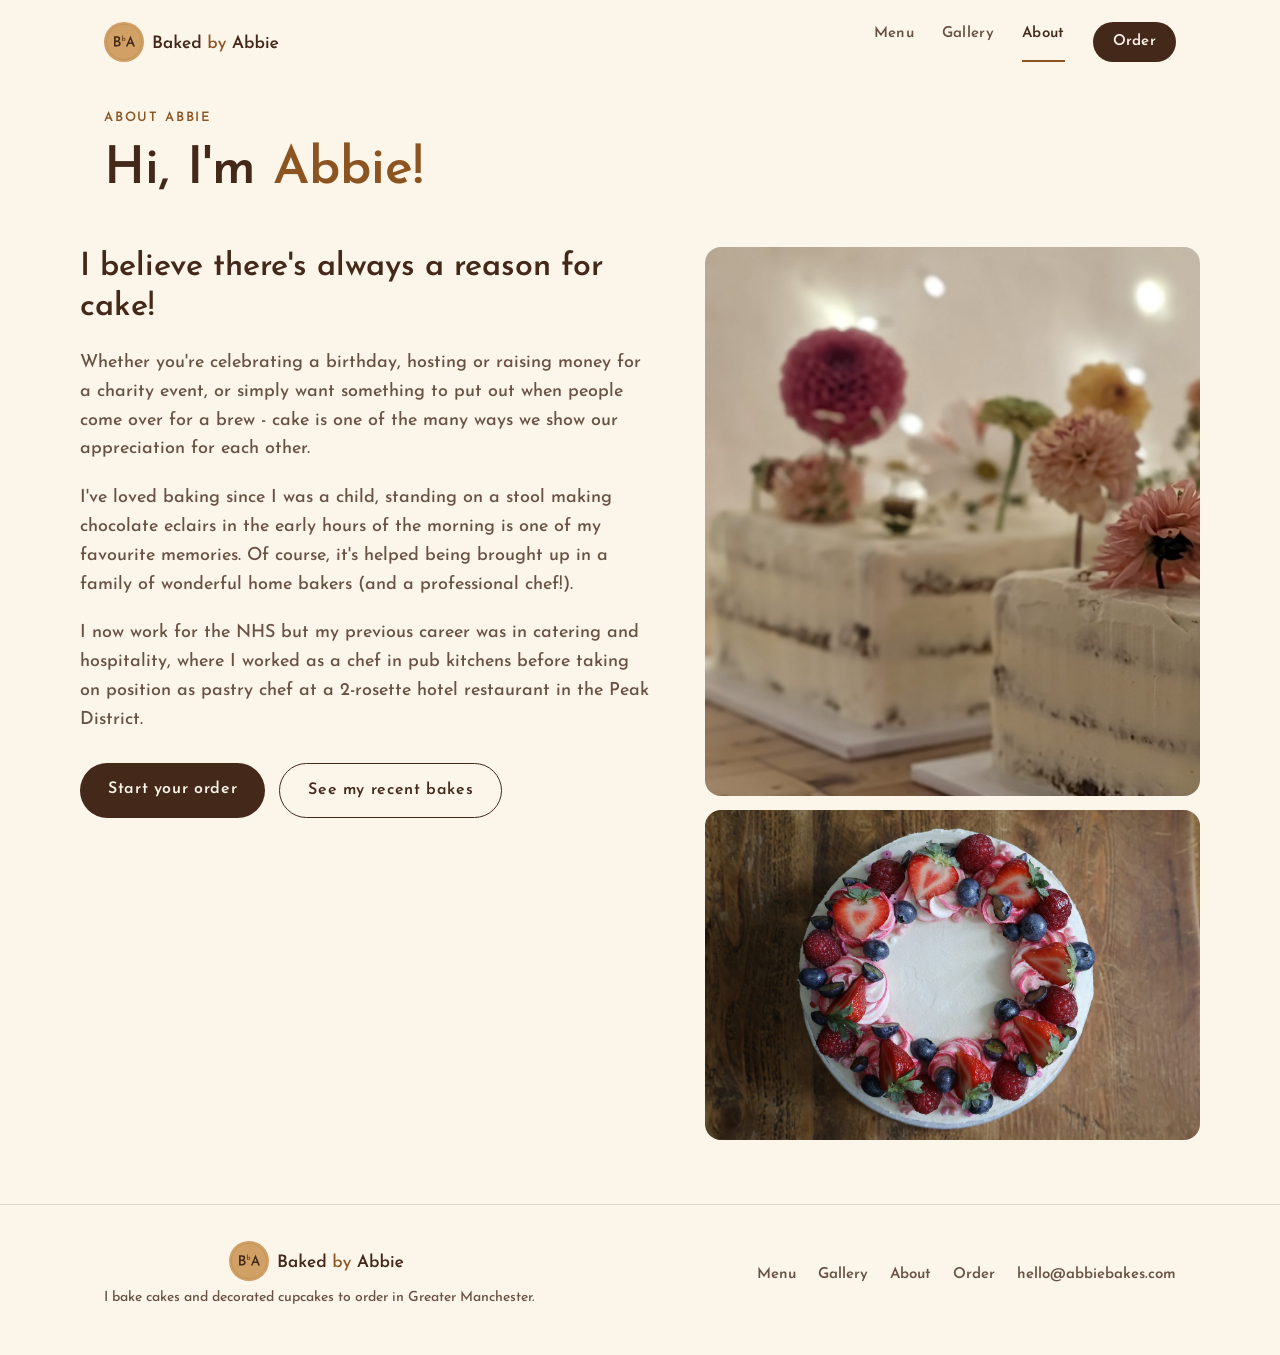
==== about.html @ a9db4216 "Add new Baked by Abbie logo to header, footer and favicon - Horizontal light lockup (outlined SVG) r" ====
<!DOCTYPE html>
<html lang="en">
<head>
<meta charset="UTF-8">
<meta name="viewport" content="width=device-width, initial-scale=1.0">
<title>About Abbie &mdash; Baked by Abbie</title>
<meta name="description" content="Hi, I'm Abbie: a home baker and former pastry chef, baking to order in Greater Manchester as Baked by Abbie.">
<link rel="icon" type="image/svg+xml" href="images/logo/baked-by-abbie_icon_light.svg">
<link rel="apple-touch-icon" href="images/logo/baked-by-abbie_icon_light.png">
<link rel="preconnect" href="https://fonts.googleapis.com">
<link rel="preconnect" href="https://fonts.gstatic.com" crossorigin>
<link href="https://fonts.googleapis.com/css2?family=Josefin+Sans:wght@500;600&display=swap" rel="stylesheet">
<link rel="stylesheet" href="css/style.css">
</head>
<body>

<header class="site">
  <div class="wrap nav-row">
    <a class="logo" href="index.html" aria-label="Baked by Abbie, home">
      <img src="images/logo/baked-by-abbie_horizontal_light.svg" alt="Baked by Abbie" width="180" height="40">
    </a>
    <nav class="links" aria-label="Main">
      <a href="menu.html">Menu</a>
      <a href="gallery.html">Gallery</a>
      <a href="about.html" aria-current="page">About</a>
      <a href="order.html" class="nav-cta">Order</a>
    </nav>
  </div>
</header>

<main id="top">

  <section class="page-hero">
    <div class="wrap">
      <p class="eyebrow">About Abbie</p>
      <h1>Hi, I'm <em>Abbie!</em></h1>
    </div>
  </section>

  <section>
    <div class="wrap about-grid">
      <div class="about-copy">
        <p class="pull">I believe there's always a reason for cake!</p>
        <p>Whether you're celebrating a birthday, hosting or raising money for a charity event, or simply want something to put out when people come over for a brew - cake is one of the many ways we show our appreciation for each other.</p>
        <p>I've loved baking since I was a child, standing on a stool making chocolate eclairs in the early hours of the morning is one of my favourite memories. Of course, it's helped being brought up in a family of wonderful home bakers (and a professional chef!).</p>
        <p>I now work for the NHS but my previous career was in catering and hospitality, where I worked as a chef in pub kitchens before taking on position as pastry chef at a 2-rosette hotel restaurant in the Peak District.</p>
        <div class="cta-row" style="margin-top:28px;">
          <a class="btn btn-primary" href="order.html">Start your order</a>
          <a class="btn btn-ghost" href="gallery.html">See my recent bakes</a>
        </div>
      </div>
      <div class="about-photos">
        <img src="images/flower-cakes.jpg" width="1262" height="1400" alt="Two semi-naked sponge cakes topped with fresh dahlias and cosmos flowers" loading="lazy" decoding="async">
        <img src="images/berry-cake-top.jpg" width="1600" height="1067" alt="Overhead view of a cake topped with a ring of strawberries, raspberries, blueberries and pink piped buttercream" loading="lazy" decoding="async">
      </div>
    </div>
  </section>

</main>

<footer class="site">
  <div class="wrap footer-row">
    <div class="footer-brand">
      <img class="footer-logo" src="images/logo/baked-by-abbie_horizontal_light.svg" alt="Baked by Abbie" width="180" height="40">
      <p>I bake cakes and decorated cupcakes to order in Greater Manchester.</p>
    </div>
    <nav class="footer-links" aria-label="Footer">
      <a href="menu.html">Menu</a>
      <a href="gallery.html">Gallery</a>
      <a href="about.html">About</a>
      <a href="order.html">Order</a>
      <a href="mailto:hello@abbiebakes.com">hello@abbiebakes.com</a>
    </nav>
  </div>
</footer>

</body>
</html>
---- css/style.css ----
/* =========================================================
   Baked by Abbie — site stylesheet
   Built on the Baked by Abbie design system:
   five brand colours, Josefin Sans (500 / 600), circles as the
   signature shape, rounded rectangles from the radius scale,
   no gradients, no decorative shadows.
========================================================= */

:root{
    /* Brand palette (design system) */
    --cream:#FBF5EA;      /* light ground, text on chocolate */
    --caramel:#D0A064;    /* fills and blocks; text on chocolate only */
    --chocolate:#44291A;  /* text, dark ground */
    --toffee:#8C5420;     /* accent text on cream or cream-deep */
    --cocoa:#5E3515;      /* reserved for the monogram's raised "b" */

    /* Tints derived from the palette (mixed into cream) */
    --cream-deep:#F5E9D7;     /* caramel 14% on cream: panels, cards */
    --caramel-soft:#EBD5B7;   /* caramel 38% on cream: soft colour blocks */

    /* Roles */
    --ink:var(--chocolate);
    --ink-soft:#695244;       /* chocolate 80% on cream: 6.7:1 on cream */
    --accent:var(--toffee);
    --line:rgba(68,41,26,0.14);

    /* Radius scale */
    --radius-sm:10px;
    --radius-md:16px;
    --radius:20px;
    --radius-lg:28px;
    --radius-pill:100px;

    --font:'Josefin Sans', system-ui, sans-serif;
  }

  *{box-sizing:border-box;}
  html{scroll-behavior:smooth;}
  body{
    margin:0;
    background:var(--cream);
    color:var(--ink);
    font-family:var(--font);
    font-weight:500;
    font-size:17px;          /* Josefin is light and wide-set: body 17px minimum */
    line-height:1.6;
    -webkit-font-smoothing:antialiased;
  }
  img{max-width:100%;height:auto;display:block;}

  h1,h2,h3{
    font-family:var(--font);
    font-weight:600;
    line-height:1.12;
    margin:0;
    color:var(--ink);
  }
  em{ font-style:normal; }   /* only upright weights are loaded; emphasis is colour */
  h1 em, h2 em{ color:var(--accent); font-weight:600; }

  .eyebrow{
    font-family:var(--font);
    font-size:13px;
    font-weight:600;
    letter-spacing:.14em;
    text-transform:uppercase;
    color:var(--accent);
    margin:0 0 12px;
  }

  .wrap{
    max-width:1120px;
    margin:0 auto;
    padding:0 24px;
  }

  a{color:inherit;}
  :focus-visible{ outline:2px solid var(--accent); outline-offset:3px; }

  /* ---------- NAV ---------- */
  header.site{
    padding:22px 0 18px;
    position:relative;
    z-index:20;
  }
  .nav-row{
    display:flex;
    align-items:center;
    justify-content:space-between;
    gap:16px;
    flex-wrap:wrap;
  }
  .logo{
    display:flex;
    align-items:center;
    gap:10px;
    text-decoration:none;
  }
  /* Horizontal lockup: monogram circle stays >= 32px (system minimum) */
  .logo img,
  .footer-logo{
    height:40px;
    width:auto;
    display:block;
  }

  nav.links{
    display:flex;
    gap:28px;
    font-size:15px;
    font-weight:600;
    letter-spacing:.02em;
  }
  nav.links a{
    text-decoration:none;
    color:var(--ink-soft);
    padding-bottom:3px;
    border-bottom:2px solid transparent;
    transition:border-color .15s ease, color .15s ease;
  }
  nav.links a:hover{ color:var(--ink); border-color:var(--accent); }
  nav.links a[aria-current="page"]{ color:var(--ink); border-color:var(--accent); }
  nav.links a.nav-cta{
    background:var(--chocolate);
    color:var(--cream);
    padding:8px 20px;
    border-bottom:none;
    border-radius:var(--radius-pill);
  }
  nav.links a.nav-cta:hover{ background:var(--toffee); color:var(--cream); }
  nav.links a.nav-cta[aria-current="page"]{ background:var(--toffee); color:var(--cream); }

  /* ---------- SCALLOP DIVIDER (retired) ----------
     The brand's only signature shape is the circle, so the old
     piped-edge divider is hidden. Remove the <svg class="scallop">
     elements from the HTML when convenient. */
  .scallop{ display:none; }

  /* ---------- HERO ---------- */
  .hero{
    padding:28px 0 64px;
  }
  .hero-grid{
    display:grid;
    grid-template-columns:1.05fr 1fr;
    gap:56px;
    align-items:center;
  }
  .hero h1{
    font-size:clamp(38px, 5.6vw, 62px);
    letter-spacing:-0.005em;
  }
  .hero p.lede{
    font-size:19px;
    color:var(--ink-soft);
    max-width:44ch;
    margin:20px 0 28px;
  }
  .cta-row{
    display:flex;
    gap:14px;
    flex-wrap:wrap;
  }
  .btn{
    display:inline-block;
    font-family:var(--font);
    font-weight:600;
    font-size:16px;
    letter-spacing:.04em;
    text-decoration:none;
    padding:14px 28px;
    border-radius:var(--radius-pill);
    transition:transform .15s ease, background .15s ease, color .15s ease;
  }
  .btn-primary{
    background:var(--chocolate);
    color:var(--cream);
  }
  .btn-primary:hover{ transform:translateY(-2px); background:var(--toffee); }
  .btn-ghost{
    background:transparent;
    color:var(--ink);
    border:1.5px solid var(--ink);
  }
  .btn-ghost:hover{ transform:translateY(-2px); background:var(--cream-deep); }

  .hero-photo{
    position:relative;
    border-radius:var(--radius);
    overflow:hidden;
    background:var(--caramel-soft);
    aspect-ratio:1/1;
  }
  .hero-photo img{
    width:100%;height:100%;object-fit:cover;object-position:48% center;
  }
  .hero-photo .tag{
    position:absolute;
    left:16px;
    bottom:16px;
    background:var(--cream);
    padding:8px 16px;
    border-radius:var(--radius-pill);
    font-size:13px;
    font-weight:600;
    letter-spacing:.08em;
    text-transform:uppercase;
    color:var(--ink);
  }

  /* ---------- MENU ---------- */
  section.menu{ padding:48px 0 60px; }
  .menu-head{ margin-bottom:34px; }
  .menu-head h2{ font-size:clamp(28px,3.8vw,38px); }
  .menu-head p{ color:var(--ink-soft); margin-top:12px; max-width:50ch; }
  .menu-head p.eyebrow{ color:var(--accent); margin:0 0 12px; max-width:none; }
  .menu-head p a{ color:var(--accent); font-weight:600; }
  .price-card{ max-width:520px; margin-bottom:8px; }
  .small-print{ font-size:14px; color:var(--ink-soft); margin:22px 0 0; max-width:62ch; }
  section.allergens{ padding:0 0 40px; }
  .note-panel{
    background:var(--cream-deep);
    border:1px solid var(--line);
    border-radius:var(--radius-md);
    padding:26px 28px;
  }
  .note-panel h3{ font-size:21px; margin-bottom:8px; }
  .note-panel p{ margin:0; color:var(--ink-soft); font-size:15.5px; max-width:70ch; }

  .menu-grid{
    display:grid;
    grid-template-columns:1fr 1fr;
    gap:22px;
  }
  .menu-card{
    background:var(--cream-deep);
    border-radius:var(--radius);
    padding:30px 28px;
    border:1px solid var(--line);
  }
  .menu-card .card-eyebrow{
    display:inline-block;
    font-size:13px;
    font-weight:600;
    letter-spacing:.1em;
    text-transform:uppercase;
    padding:5px 14px;
    border-radius:var(--radius-pill);
    margin-bottom:16px;
  }
  .menu-card.cakes .card-eyebrow{ background:var(--caramel); color:var(--chocolate); }
  .menu-card.cupcakes .card-eyebrow{ background:var(--chocolate); color:var(--cream); }
  .menu-card h3{ font-size:24px; margin-bottom:4px;}
  .menu-card .sub{ color:var(--ink-soft); font-size:15px; margin-bottom:22px;}

  .price-line{
    display:flex;
    justify-content:space-between;
    align-items:baseline;
    gap:12px;
    padding:14px 0;
    border-top:1px solid var(--line);
  }
  .price-line:first-of-type{ border-top:none; }
  .price-line .name{ font-weight:600; font-size:17px; }
  .price-line .name span{
    display:block; font-weight:500; color:var(--ink-soft); font-size:14px; margin-top:2px;
  }
  .price-line .amount{
    font-family:var(--font); font-weight:600; font-size:20px; white-space:nowrap;
  }

  .note{
    margin-top:22px;
    padding-top:18px;
    border-top:1px dashed var(--line);
    font-size:14px;
    color:var(--ink-soft);
  }

  /* ---------- FLAVOURS ---------- */
  section.flavours{ padding:44px 0 60px; }
  .flavour-grid{
    display:grid;
    grid-template-columns:repeat(3,1fr);
    gap:20px;
    margin-top:30px;
  }
  .flavour-card{
    border-radius:var(--radius-md);
    padding:26px 22px;
    min-height:200px;
    display:flex;
    flex-direction:column;
    justify-content:space-between;
  }
  .flavour-card.f1{ background:var(--caramel-soft); }
  .flavour-card.f2{ background:var(--cream-deep); border:1px solid var(--line); }
  .flavour-card.f3{ background:var(--caramel); }
  .flavour-card.f4{ background:var(--chocolate); }
  .flavour-card.f5{ background:var(--caramel-soft); }
  .flavour-card.f4 .flavour-name,
  .flavour-card.f4 .flavour-desc{ color:var(--cream); }
  .flavour-name{
    font-size:25px;
    line-height:1.15;
    margin:0;
  }
  .flavour-desc{
    font-family:var(--font);
    font-weight:500;
    font-size:16px;
    line-height:1.45;
    color:var(--chocolate);
    margin:26px 0 0;
  }

  /* ---------- INNER PAGE HEADERS ---------- */
  .page-hero{ padding:28px 0 36px; }
  .page-hero h1{ font-size:clamp(34px,5vw,52px); }
  .page-hero p.lede{ font-size:18px; color:var(--ink-soft); max-width:52ch; margin:16px 0 0; }

  /* ---------- GALLERY (full page: masonry, any number of photos) ---------- */
  .masonry{
    column-count:3;
    column-gap:14px;
    padding:8px 0 64px;
  }
  .masonry figure{
    margin:0 0 14px;
    break-inside:avoid;
  }
  .masonry img{
    width:100%;
    height:auto;
    display:block;
    border-radius:var(--radius-sm);
    background:var(--cream-deep);
  }

  /* ---------- HOME: highlights, gallery teaser, about teaser ---------- */
  section.highlights{ padding:48px 0 56px; }
  .highlight-grid{
    display:grid;
    grid-template-columns:repeat(2,1fr);
    gap:20px;
    margin-top:30px;
  }
  a.highlight{
    display:flex;
    flex-direction:column;
    justify-content:space-between;
    min-height:220px;
    padding:26px 24px;
    border-radius:var(--radius-md);
    text-decoration:none;
    transition:transform .15s ease;
  }
  a.highlight:hover{ transform:translateY(-3px); }
  a.highlight.hl-cakes{ background:var(--caramel); }
  a.highlight.hl-cupcakes{ background:var(--chocolate); }
  .highlight .hl-tag{
    font-family:var(--font);
    font-weight:500;
    font-size:15px;
    letter-spacing:.04em;
    color:var(--chocolate);
  }
  .highlight h3{ font-size:23px; margin:26px 0 8px; }
  .highlight p{ margin:0; font-size:16px; color:var(--chocolate); }
  .highlight .hl-link{ margin-top:18px; font-weight:600; font-size:15px; }
  a.highlight.hl-cupcakes .hl-tag,
  a.highlight.hl-cupcakes h3,
  a.highlight.hl-cupcakes p{ color:var(--cream); }

  section.teaser{ padding:20px 0 56px; }
  .teaser-grid{
    display:grid;
    grid-template-columns:repeat(4,1fr);
    gap:12px;
    margin-top:30px;
  }
  .teaser-grid a{
    display:block;
    aspect-ratio:4/5;
    border-radius:var(--radius-sm);
    overflow:hidden;
    background:var(--cream-deep);
  }
  .teaser-grid img{
    width:100%; height:100%; object-fit:cover;
    transition:transform .3s ease;
  }
  .teaser-grid a:hover img{ transform:scale(1.04); }
  .section-link{
    display:inline-block;
    margin-top:24px;
    font-weight:600;
    font-size:16px;
    letter-spacing:.02em;
    color:var(--accent);
    text-decoration:none;
    border-bottom:2px solid currentColor;
    padding-bottom:2px;
  }
  .section-link:hover{ color:var(--ink); }

  section.about-teaser{ padding:20px 0 64px; }
  .about-teaser-grid{
    display:grid;
    grid-template-columns:1fr 1.1fr;
    gap:44px;
    align-items:center;
    background:var(--caramel);
    border-radius:var(--radius-lg);
    padding:44px;
  }
  .about-teaser-grid img{
    width:100%;
    aspect-ratio:1/1;
    object-fit:cover;
    border-radius:var(--radius-md);
  }
  .about-teaser-grid h2{ font-size:clamp(26px,3.4vw,34px); margin-bottom:14px; }
  .about-teaser-grid p{ color:var(--chocolate); max-width:46ch; margin:0 0 14px; }
  /* toffee text does not reach 4.5:1 on caramel, so go chocolate here */
  .about-teaser-grid .eyebrow,
  .about-teaser-grid .section-link{ color:var(--chocolate); }
  .about-teaser-grid .section-link:hover{ color:var(--cocoa); }

  /* ---------- ABOUT PAGE ---------- */
  .about-grid{
    display:grid;
    grid-template-columns:1.15fr 1fr;
    gap:56px;
    align-items:start;
    padding:12px 0 64px;
  }
  .about-copy p{
    font-size:18px;
    color:var(--ink-soft);
    max-width:56ch;
    margin:0 0 20px;
  }
  .about-copy p.pull{
    font-family:var(--font);
    font-weight:600;
    font-size:clamp(24px,3vw,32px);
    line-height:1.25;
    color:var(--ink);
    margin-bottom:22px;
  }
  .about-photos{ display:grid; gap:14px; }
  .about-photos img{ width:100%; height:auto; border-radius:var(--radius-md); }

  /* ---------- CTA / FOOTER ---------- */
  section.cta-block{ padding:16px 0 70px; }
  .cta-panel{
    background:var(--chocolate);
    color:var(--cream);
    border-radius:var(--radius-lg);
    padding:56px 44px;
    text-align:center;
  }
  .cta-panel h2{
    color:var(--cream);
    font-size:clamp(28px,4.2vw,40px);
    max-width:18ch;
    margin:0 auto 16px;
  }
  .cta-panel p{
    color:rgba(251,245,234,.82);
    max-width:44ch;
    margin:0 auto 28px;
    font-size:17px;
  }
  .cta-panel .btn-primary{
    background:var(--caramel);
    color:var(--chocolate);
  }
  .cta-panel .btn-primary:hover{ background:var(--cream); }
  .cta-panel .btn-ghost{
    border-color:rgba(251,245,234,.5);
    color:var(--cream);
  }
  .cta-panel .btn-ghost:hover{ background:rgba(251,245,234,.1); }

  footer.site{
    padding:36px 0 46px;
    border-top:1px solid var(--line);
  }
  .footer-row{
    display:flex;
    justify-content:space-between;
    align-items:center;
    flex-wrap:wrap;
    gap:14px;
  }
  footer.site p{
    color:var(--ink-soft);
    font-size:14px;
    margin:0;
  }
  .footer-links{
    display:flex;
    flex-wrap:wrap;
    gap:8px 22px;
    font-size:15px;
    font-weight:600;
  }
  .footer-links a{ color:var(--ink-soft); text-decoration:none; }
  .footer-links a:hover{ color:var(--ink); text-decoration:underline; }
  .footer-brand{ display:flex; flex-direction:column; gap:6px; }

  /* ---------- RESPONSIVE ---------- */
  @media (max-width:880px){
    .logo img{ height:36px; }
    .hero-grid{grid-template-columns:1fr; gap:34px;}
    .hero-photo{order:-1; aspect-ratio:16/11;}
    .menu-grid{grid-template-columns:1fr;}
    .flavour-grid{grid-template-columns:1fr; }
    .masonry{column-count:2;}
    .highlight-grid{grid-template-columns:1fr;}
    a.highlight{min-height:0;}
    .teaser-grid{grid-template-columns:repeat(2,1fr);}
    .about-teaser-grid{grid-template-columns:1fr; padding:28px; border-radius:var(--radius);}
    .about-teaser-grid img{order:-1; aspect-ratio:16/11;}
    .about-grid{grid-template-columns:1fr; gap:34px;}
    .about-photos{order:-1;}
    nav.links{gap:16px; font-size:14px; align-items:center;}
    .cta-panel{padding:40px 22px;}
  }

  @media (prefers-reduced-motion:reduce){
    html{scroll-behavior:auto;}
    *{transition:none !important;}
  }

  /* =========================================================
     ORDER FORM — guided steps
  ========================================================= */

  .order-hero{ padding:28px 0 8px; }
  .order-hero h1{ font-size:clamp(32px,4.6vw,46px); }
  .order-hero p.lede{ font-size:18px; color:var(--ink-soft); max-width:52ch; margin:16px 0 0; }

  .wizard{ padding:36px 0 90px; }
  .wizard-panel{
    background:var(--cream-deep);
    border:1px solid var(--line);
    border-radius:var(--radius);
    padding:36px 30px 30px;
    max-width:720px;
    margin:0 auto;
  }

  .progress{
    display:flex; align-items:center; justify-content:center; gap:10px;
    margin-bottom:30px;
  }
  .progress .dotstep{
    width:10px;height:10px;border-radius:50%;
    background:var(--line);
    transition:background .2s ease, transform .2s ease;
  }
  .progress .dotstep.active{ background:var(--toffee); transform:scale(1.25); }
  .progress .dotstep.done{ background:var(--caramel); }

  .step{ display:none; }
  .step.visible{ display:block; animation:fadein .25s ease; }
  @keyframes fadein{ from{opacity:0; transform:translateY(6px);} to{opacity:1; transform:translateY(0);} }

  .step-eyebrow{
    font-size:13px; font-weight:600; letter-spacing:.12em; text-transform:uppercase;
    color:var(--accent); margin:0 0 6px;
  }
  .step h2{ font-size:25px; margin-bottom:6px; }
  .step .step-sub{ color:var(--ink-soft); font-size:16px; margin:0 0 26px; }

  fieldset{ border:none; margin:0; padding:0; }
  legend{ padding:0; }

  .field{ margin-bottom:22px; }
  .field label.field-label{ display:block; font-weight:600; font-size:15px; margin-bottom:9px; }
  .field .hint{ color:var(--ink-soft); font-size:13.5px; margin-top:7px; }

  .field input[type="text"],
  .field input[type="email"],
  .field input[type="tel"],
  .field input[type="date"],
  .field input[type="number"],
  .field textarea{
    width:100%;
    font-family:var(--font);
    font-weight:500;
    font-size:17px;
    padding:12px 14px;
    border-radius:var(--radius-sm);
    border:1.5px solid var(--line);
    background:var(--cream);
    color:var(--ink);
  }
  .field input:focus,
  .field textarea:focus{ outline:none; border-color:var(--toffee); }
  .field textarea{ min-height:90px; resize:vertical; font-family:var(--font); }

  .tile-group{ display:grid; grid-template-columns:repeat(2,1fr); gap:12px; }
  .email-cta{ font-size:15px; color:var(--ink-soft); margin:18px 0 8px; }
  .email-cta a{ color:var(--accent); font-weight:600; }
  .tile{ position:relative; cursor:pointer; display:block; }
  .tile input{ position:absolute; opacity:0; width:1px; height:1px; }
  .tile .tile-card{
    display:block;
    width:100%;
    border:1.5px solid var(--line);
    border-radius:var(--radius-md);
    padding:20px 14px;
    text-align:center;
    background:transparent;
    transition:border-color .15s ease, background .15s ease, transform .15s ease;
  }
  .tile:hover .tile-card{ border-color:var(--caramel); }
  /* circle marks: solid brand fills, no gradients */
  .tile .tile-card .mark{ width:30px; height:30px; margin:0 auto 10px; border-radius:50%; }
  .tile .m1{ background:var(--caramel); }
  .tile .m2{ background:var(--chocolate); }
  .tile .m3{ background:var(--toffee); }
  .tile .tile-card .tile-label{ font-weight:600; font-size:16px; }
  .tile input:checked + .tile-card{
    border-color:var(--toffee); background:var(--cream); transform:translateY(-2px);
  }
  .tile input:focus-visible + .tile-card{ outline:2px solid var(--toffee); outline-offset:2px; }

  .pill-group{ display:flex; flex-wrap:wrap; gap:10px; }
  .pill{ position:relative; cursor:pointer; }
  .pill input{ position:absolute; opacity:0; width:1px; height:1px; }
  .pill .pill-face{
    display:inline-block; padding:10px 18px; border-radius:var(--radius-pill);
    border:1.5px solid var(--line); background:var(--cream);
    font-size:15px; font-weight:600;
    transition:border-color .15s ease, background .15s ease, color .15s ease;
  }
  .pill:hover .pill-face{ border-color:var(--caramel); }
  .pill input:checked + .pill-face{ border-color:var(--toffee); background:var(--toffee); color:var(--cream); }
  .pill input:focus-visible + .pill-face{ outline:2px solid var(--toffee); outline-offset:2px; }

  .conditional{ display:none; margin-top:14px; }
  .conditional.visible{ display:block; }

  .product-section{ display:none; }
  .product-section.visible{ display:block; animation:fadein .2s ease; }

  .step-nav{
    display:flex; justify-content:space-between; align-items:center;
    margin-top:8px; padding-top:20px; border-top:1px solid var(--line);
  }
  .step-nav .spacer{ flex:1; }

  .btn-plain{
    background:transparent; border:none;
    font-family:var(--font); font-weight:600; font-size:16px;
    color:var(--ink-soft); cursor:pointer; padding:12px 6px;
  }
  .btn-plain:hover{ color:var(--ink); }

  button.btn-primary{ border:none; cursor:pointer; font-family:var(--font); }

  .lead-note{
    display:flex; gap:10px; align-items:flex-start;
    background:var(--caramel-soft); border-radius:var(--radius-sm); padding:14px 16px;
    font-size:15px; color:var(--chocolate); margin-bottom:24px;
  }

  .review-list{ list-style:none; padding:0; margin:0 0 26px; border-top:1px solid var(--line); }
  .review-list li{
    display:flex; justify-content:space-between; gap:16px;
    padding:12px 0; border-bottom:1px solid var(--line); font-size:16px;
  }
  .review-list li .r-label{ color:var(--ink-soft); }
  .review-list li .r-value{ font-weight:600; text-align:right; }

  .quote-note{
    font-size:14px; color:var(--ink-soft);
    background:var(--cream); border-radius:var(--radius-sm); padding:14px 16px; margin-bottom:24px;
  }

  .success-panel{ text-align:center; padding:20px 0; }
  .success-panel .mark{
    width:56px;height:56px;border-radius:50%; background:var(--caramel);
    margin:0 auto 18px; display:flex; align-items:center; justify-content:center;
  }

  @media (max-width:640px){
    .tile-group{ grid-template-columns:1fr; }
    .wizard-panel{ padding:26px 18px 22px; }

    .step-nav{
      flex-wrap:wrap;
      flex-direction:column-reverse;
      align-items:stretch;
      gap:12px;
    }
    .step-nav .spacer{ display:none; }
    .step-nav .btn{
      width:100%;
      text-align:center;
      padding:14px 20px;
    }
    .step-nav .btn-plain{
      width:100%;
      text-align:center;
      padding:10px 6px;
    }
  }
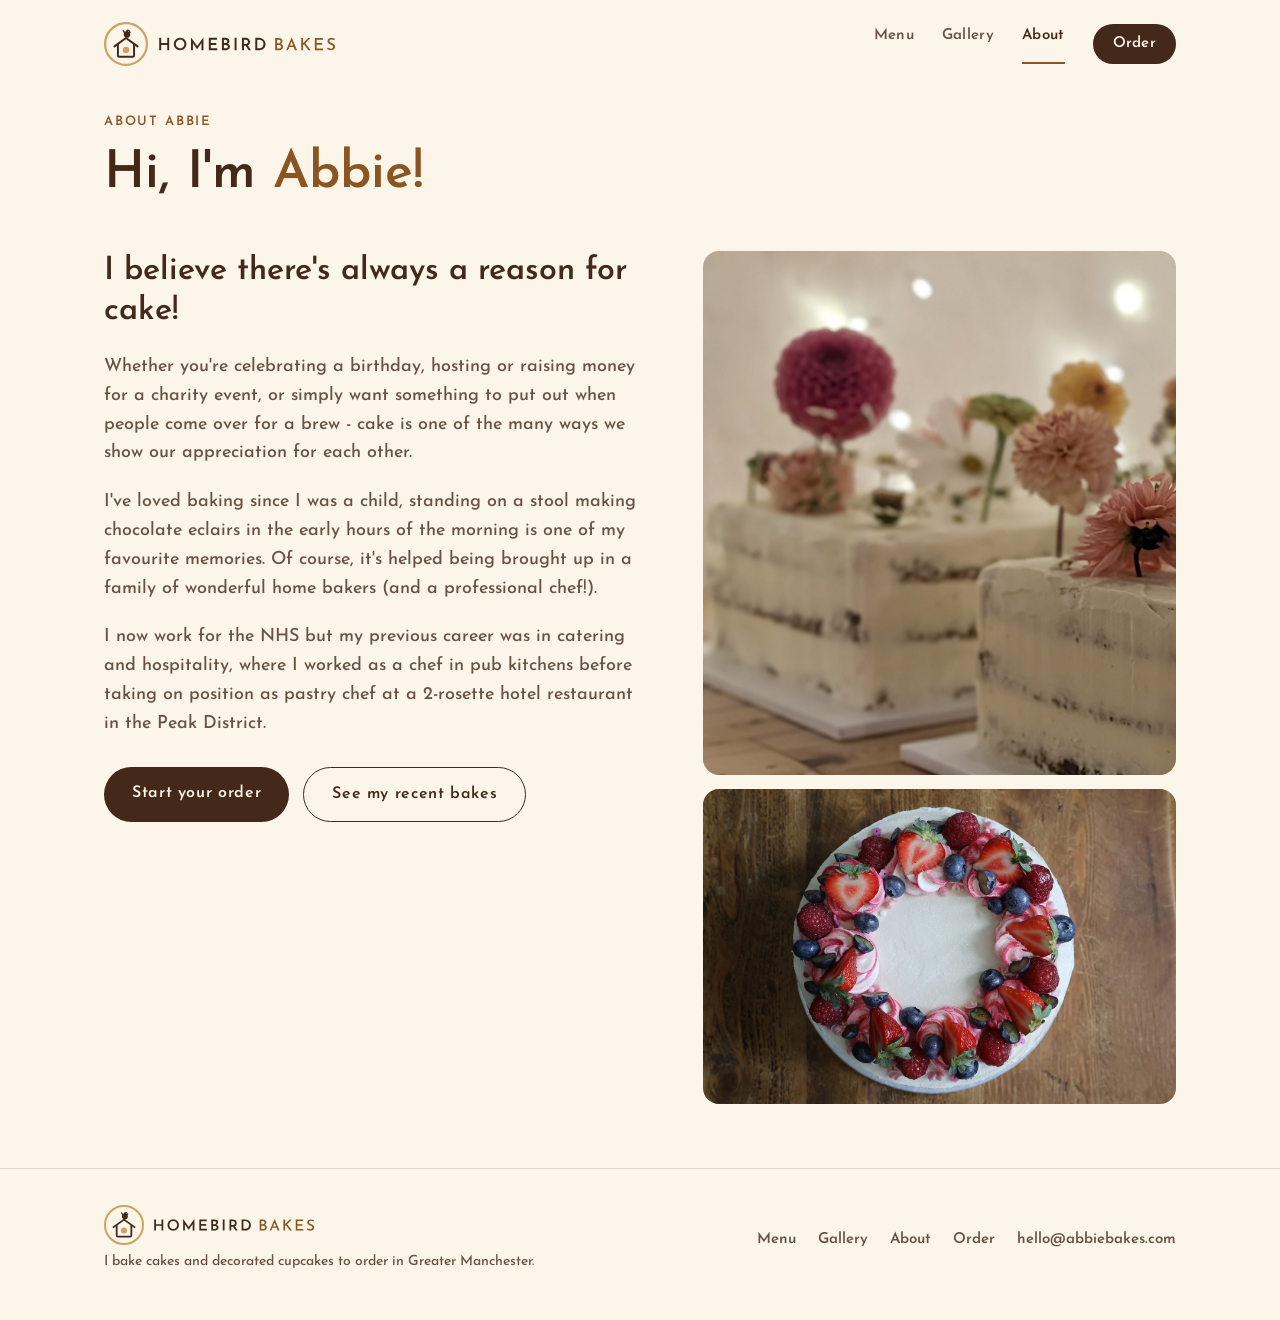
==== commit 184dd907: "Rebrand to Homebird Bakes: new logo, favicon and icons - Header and footer use the new HOMEBIRD BAKE" ====
--- a/about.html
+++ b/about.html
@@ -3,10 +3,11 @@
 <head>
 <meta charset="UTF-8">
 <meta name="viewport" content="width=device-width, initial-scale=1.0">
-<title>About Abbie &mdash; Baked by Abbie</title>
-<meta name="description" content="Hi, I'm Abbie: a home baker and former pastry chef, baking to order in Greater Manchester as Baked by Abbie.">
-<link rel="icon" type="image/svg+xml" href="images/logo/baked-by-abbie_icon_light.svg">
-<link rel="apple-touch-icon" href="images/logo/baked-by-abbie_icon_light.png">
+<title>About Abbie &mdash; Homebird Bakes</title>
+<meta name="description" content="Hi, I'm Abbie: a home baker and former pastry chef, baking to order in Greater Manchester as Homebird Bakes.">
+<link rel="icon" href="favicon.svg" type="image/svg+xml">
+<link rel="icon" href="favicon.ico" sizes="any">
+<link rel="apple-touch-icon" href="apple-touch-icon.png">
 <link rel="preconnect" href="https://fonts.googleapis.com">
 <link rel="preconnect" href="https://fonts.gstatic.com" crossorigin>
 <link href="https://fonts.googleapis.com/css2?family=Josefin+Sans:wght@500;600&display=swap" rel="stylesheet">
@@ -16,8 +17,8 @@
 
 <header class="site">
   <div class="wrap nav-row">
-    <a class="logo" href="index.html" aria-label="Baked by Abbie, home">
-      <img src="images/logo/baked-by-abbie_horizontal_light.svg" alt="Baked by Abbie" width="180" height="40">
+    <a class="logo" href="index.html" aria-label="Homebird Bakes, home">
+      <img src="images/logo/homebird-bakes_horizontal_light.svg" alt="Homebird Bakes" width="232" height="44">
     </a>
     <nav class="links" aria-label="Main">
       <a href="menu.html">Menu</a>
@@ -61,7 +62,7 @@
 <footer class="site">
   <div class="wrap footer-row">
     <div class="footer-brand">
-      <img class="footer-logo" src="images/logo/baked-by-abbie_horizontal_light.svg" alt="Baked by Abbie" width="180" height="40">
+      <img class="footer-logo" src="images/logo/homebird-bakes_horizontal_light.svg" alt="Homebird Bakes" width="211" height="40">
       <p>I bake cakes and decorated cupcakes to order in Greater Manchester.</p>
     </div>
     <nav class="footer-links" aria-label="Footer">
--- a/css/style.css
+++ b/css/style.css
@@ -1,6 +1,6 @@
 /* =========================================================
-   Baked by Abbie — site stylesheet
-   Built on the Baked by Abbie design system:
+   Homebird Bakes — site stylesheet
+   Built on the Homebird Bakes design system (formerly Baked by Abbie):
    five brand colours, Josefin Sans (500 / 600), circles as the
    signature shape, rounded rectangles from the radius scale,
    no gradients, no decorative shadows.
@@ -12,11 +12,16 @@
     --caramel:#D0A064;    /* fills and blocks; text on chocolate only */
     --chocolate:#44291A;  /* text, dark ground */
     --toffee:#8C5420;     /* accent text on cream or cream-deep */
-    --cocoa:#5E3515;      /* reserved for the monogram's raised "b" */
+    --cocoa:#5E3515;      /* deep accent */
 
     /* Tints derived from the palette (mixed into cream) */
     --cream-deep:#F5E9D7;     /* caramel 14% on cream: panels, cards */
     --caramel-soft:#EBD5B7;   /* caramel 38% on cream: soft colour blocks */
+
+    /* Lemon tints: the one deliberate step outside the five brand colours,
+       used for lemon-flavoured items. Chocolate text reaches 8.8:1 / 9.3:1. */
+    --lemon:#E8D08F;          /* lemon cards */
+    --lemon-soft:#EBD79B;     /* paler lemon, for quieter accents */
 
     /* Roles */
     --ink:var(--chocolate);
@@ -96,13 +101,16 @@
     gap:10px;
     text-decoration:none;
   }
-  /* Horizontal lockup: monogram circle stays >= 32px (system minimum) */
+  /* Horizontal lockup: the house mark stays >= 32px (system minimum).
+     Header at 44px so the spaced capitals read clearly; footer at 40px. */
   .logo img,
   .footer-logo{
     height:40px;
     width:auto;
     display:block;
   }
+  .logo img{ height:44px; }
+  .footer-logo{ align-self:flex-start; }
 
   nav.links{
     display:flex;
@@ -293,14 +301,17 @@
     display:flex;
     flex-direction:column;
     justify-content:space-between;
-  }
-  .flavour-card.f1{ background:var(--caramel-soft); }
+    border:1px solid transparent;
+  }
+  .flavour-card.f1{ background:var(--chocolate); }
   .flavour-card.f2{ background:var(--cream-deep); border:1px solid var(--line); }
-  .flavour-card.f3{ background:var(--caramel); }
-  .flavour-card.f4{ background:var(--chocolate); }
+  .flavour-card.f3{ background:var(--lemon); }
+  .flavour-card.f4{ background:var(--caramel); }
   .flavour-card.f5{ background:var(--caramel-soft); }
+  .flavour-card.f1 .flavour-name,
+  .flavour-card.f1 .flavour-desc{ color:var(--cream); }
   .flavour-card.f4 .flavour-name,
-  .flavour-card.f4 .flavour-desc{ color:var(--cream); }
+  .flavour-card.f4 .flavour-desc{ color:var(--chocolate); }
   .flavour-name{
     font-size:25px;
     line-height:1.15;
@@ -346,32 +357,48 @@
     gap:20px;
     margin-top:30px;
   }
+  /* "What I bake" cards share the Menu page card language:
+     same radius and padding as .flavour-card, tinted grounds,
+     a pill label like .card-eyebrow, and the same name/description scale. */
   a.highlight{
     display:flex;
     flex-direction:column;
-    justify-content:space-between;
+    justify-content:flex-start;
     min-height:220px;
-    padding:26px 24px;
+    padding:26px 22px;
     border-radius:var(--radius-md);
     text-decoration:none;
     transition:transform .15s ease;
   }
   a.highlight:hover{ transform:translateY(-3px); }
-  a.highlight.hl-cakes{ background:var(--caramel); }
-  a.highlight.hl-cupcakes{ background:var(--chocolate); }
+  a.highlight{ position:relative; }
+  /* Icon from the Homebird icon set, in the brand circle */
+  .highlight .hl-icon{
+    position:absolute; top:18px; right:18px;
+    width:56px; height:56px; border-radius:50%;
+    display:flex; align-items:center; justify-content:center;
+    color:var(--chocolate);
+  }
+  .highlight .hl-icon .icon{ width:28px; height:28px; }
+  a.highlight.hl-cakes .hl-icon{ background:var(--cream); }
+  a.highlight.hl-cupcakes .hl-icon{ background:var(--caramel-soft); }
+  a.highlight.hl-cakes{ background:var(--caramel-soft); border:1px solid transparent; }
+  a.highlight.hl-cupcakes{ background:var(--cream-deep); border:1px solid var(--line); }
   .highlight .hl-tag{
-    font-family:var(--font);
-    font-weight:500;
-    font-size:15px;
-    letter-spacing:.04em;
-    color:var(--chocolate);
-  }
-  .highlight h3{ font-size:23px; margin:26px 0 8px; }
-  .highlight p{ margin:0; font-size:16px; color:var(--chocolate); }
-  .highlight .hl-link{ margin-top:18px; font-weight:600; font-size:15px; }
-  a.highlight.hl-cupcakes .hl-tag,
-  a.highlight.hl-cupcakes h3,
-  a.highlight.hl-cupcakes p{ color:var(--cream); }
+    align-self:flex-start;
+    font-size:13px;
+    font-weight:600;
+    letter-spacing:.1em;
+    text-transform:uppercase;
+    padding:5px 14px;
+    border-radius:var(--radius-pill);
+  }
+  a.highlight.hl-cakes .hl-tag{ background:var(--caramel); color:var(--chocolate); }
+  a.highlight.hl-cupcakes .hl-tag{ background:var(--chocolate); color:var(--cream); }
+  .highlight > div{ flex:1; display:flex; flex-direction:column; }
+  .highlight h3{ font-size:25px; line-height:1.15; margin:26px 0 8px; }
+  .highlight p{ margin:0; font-size:16px; line-height:1.45; color:var(--chocolate); }
+  .highlight .hl-link{ margin-top:auto; padding-top:18px; font-weight:600; font-size:16px; }
 
   section.teaser{ padding:20px 0 56px; }
   .teaser-grid{
@@ -434,7 +461,9 @@
     grid-template-columns:1.15fr 1fr;
     gap:56px;
     align-items:start;
-    padding:12px 0 64px;
+    /* top/bottom only: this element is also a .wrap, so keep its side gutters */
+    padding-top:12px;
+    padding-bottom:64px;
   }
   .about-copy p{
     font-size:18px;
@@ -666,10 +695,11 @@
   button.btn-primary{ border:none; cursor:pointer; font-family:var(--font); }
 
   .lead-note{
-    display:flex; gap:10px; align-items:flex-start;
+    display:flex; gap:12px; align-items:flex-start;
     background:var(--caramel-soft); border-radius:var(--radius-sm); padding:14px 16px;
     font-size:15px; color:var(--chocolate); margin-bottom:24px;
   }
+  .lead-note .icon{ width:22px; height:22px; flex-shrink:0; color:var(--toffee); margin-top:1px; }
 
   .review-list{ list-style:none; padding:0; margin:0 0 26px; border-top:1px solid var(--line); }
   .review-list li{
@@ -689,6 +719,40 @@
     width:56px;height:56px;border-radius:50%; background:var(--caramel);
     margin:0 auto 18px; display:flex; align-items:center; justify-content:center;
   }
+
+  /* ---------- THANK-YOU PAGE + SEND ERROR ---------- */
+  .form-error{
+    background:var(--caramel-soft);
+    border-radius:var(--radius-sm);
+    padding:14px 16px;
+    margin:0 0 20px;
+    font-size:15px;
+    color:var(--chocolate);
+  }
+  .form-error a{ color:var(--chocolate); font-weight:600; }
+
+  .thanks .success-panel{ padding:12px 0 4px; }
+  .thanks .success-panel .mark{ margin-bottom:20px; }
+  .thanks .success-panel h1{ font-size:clamp(30px,4.6vw,42px); margin:4px 0 14px; }
+  .thanks .lede{ color:var(--ink-soft); font-size:18px; max-width:46ch; margin:0 auto 30px; }
+  .next-steps{
+    list-style:none; padding:0; margin:0 auto 26px; max-width:46ch; text-align:left;
+  }
+  .next-steps li{
+    display:flex; gap:14px; align-items:flex-start;
+    padding:12px 0; border-top:1px solid var(--line); font-size:16.5px;
+  }
+  .next-steps li:last-child{ border-bottom:1px solid var(--line); }
+  .next-steps .n{
+    flex:0 0 28px; height:28px; border-radius:50%;
+    background:var(--chocolate); color:var(--cream);
+    font-weight:600; font-size:14px;
+    display:flex; align-items:center; justify-content:center;
+  }
+  .thanks .small-print{ margin:0 auto; max-width:46ch; }
+  .thanks .small-print a{ color:var(--accent); font-weight:600; }
+  .signoff{ font-weight:600; font-size:20px; margin:18px 0 6px; }
+  .thanks .cta-row{ justify-content:center; margin-top:26px; }
 
   @media (max-width:640px){
     .tile-group{ grid-template-columns:1fr; }
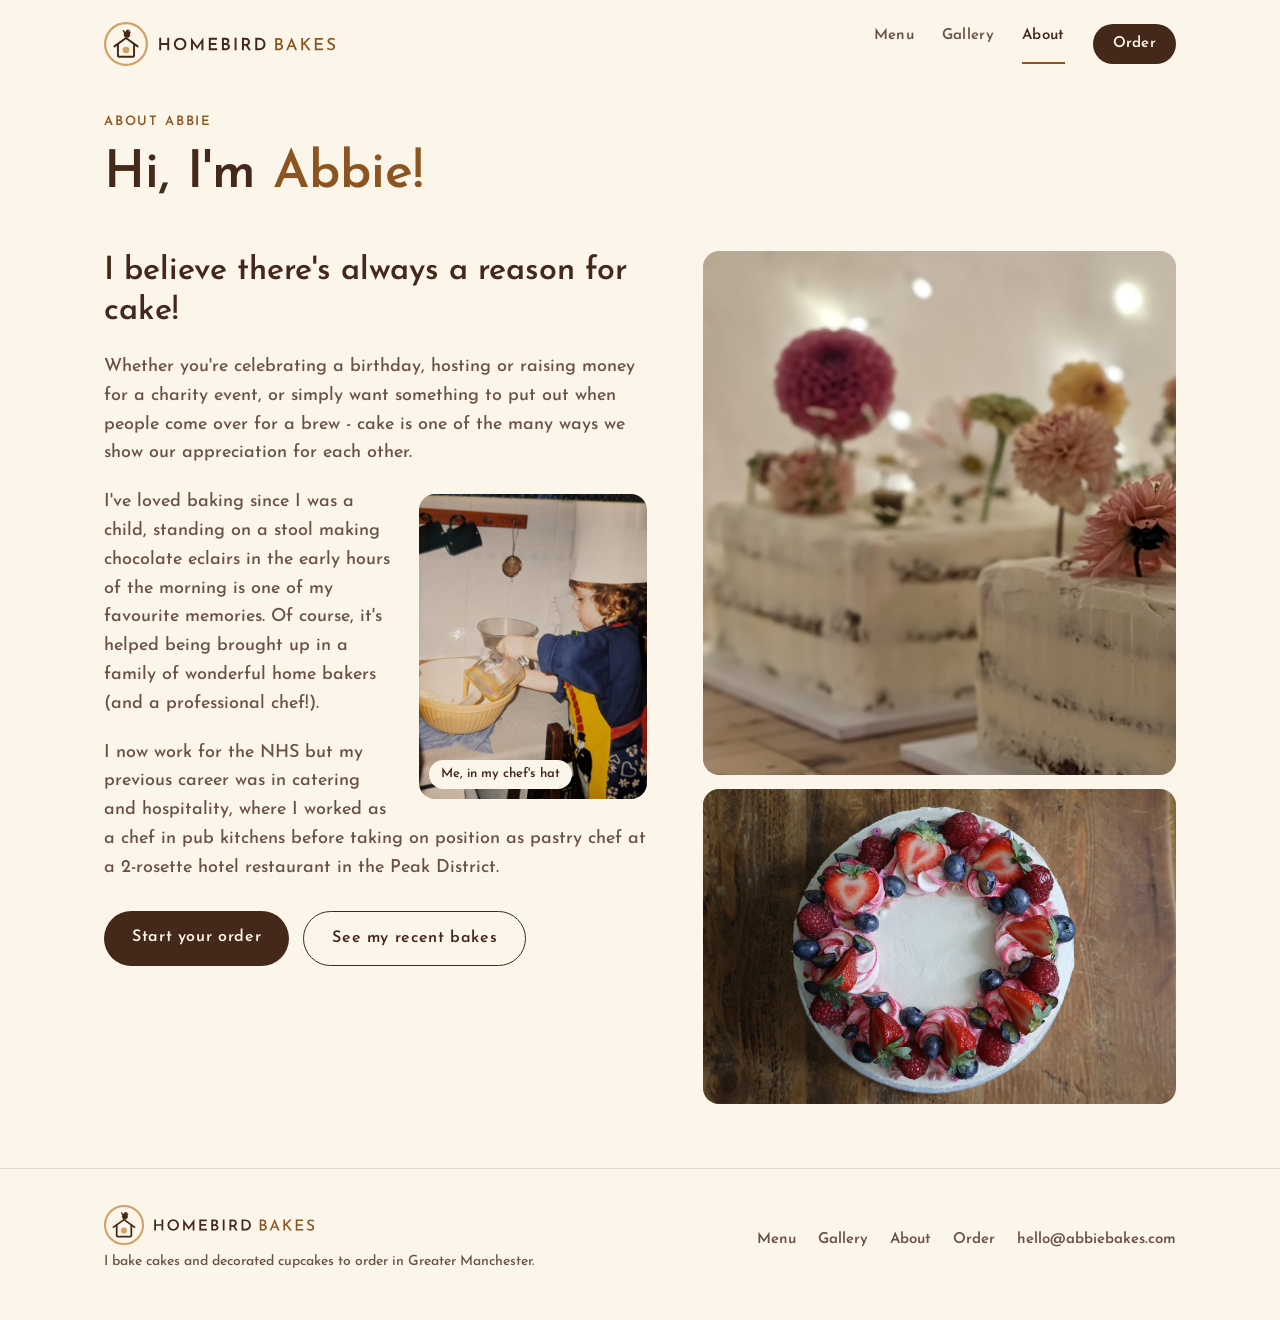
==== commit 0d9d48e7: "Add childhood baking photos to About and the home page - About: the chef's-hat photo is set into the" ====
--- a/about.html
+++ b/about.html
@@ -43,6 +43,10 @@
       <div class="about-copy">
         <p class="pull">I believe there's always a reason for cake!</p>
         <p>Whether you're celebrating a birthday, hosting or raising money for a charity event, or simply want something to put out when people come over for a brew - cake is one of the many ways we show our appreciation for each other.</p>
+        <figure class="about-snapshot">
+          <img src="images/childhood-chefs-hat.jpg" width="1200" height="1600" alt="Abbie as a little girl in a paper chef's hat and apron, standing on a chair and pouring from a measuring jug into a yellow mixing bowl" loading="lazy" decoding="async">
+          <figcaption>Me, in my chef's hat</figcaption>
+        </figure>
         <p>I've loved baking since I was a child, standing on a stool making chocolate eclairs in the early hours of the morning is one of my favourite memories. Of course, it's helped being brought up in a family of wonderful home bakers (and a professional chef!).</p>
         <p>I now work for the NHS but my previous career was in catering and hospitality, where I worked as a chef in pub kitchens before taking on position as pastry chef at a 2-rosette hotel restaurant in the Peak District.</p>
         <div class="cta-row" style="margin-top:28px;">
--- a/css/style.css
+++ b/css/style.css
@@ -454,6 +454,8 @@
   .about-teaser-grid .eyebrow,
   .about-teaser-grid .section-link{ color:var(--chocolate); }
   .about-teaser-grid .section-link:hover{ color:var(--cocoa); }
+  /* keep the face in frame when the photo is cropped square or 16:11 */
+  .about-teaser-grid img.baker-photo{ object-position:58% 22%; }
 
   /* ---------- ABOUT PAGE ---------- */
   .about-grid{
@@ -481,6 +483,17 @@
   }
   .about-photos{ display:grid; gap:14px; }
   .about-photos img{ width:100%; height:auto; border-radius:var(--radius-md); }
+
+  /* Childhood snapshot set into the About copy, beside the paragraph it illustrates.
+     Same pill caption as the home hero's "Recent bake" tag. */
+  .about-snapshot{ float:right; width:min(42%, 236px); margin:6px 0 18px 28px; position:relative; }
+  .about-snapshot img{ width:100%; height:auto; display:block; border-radius:var(--radius-md); }
+  .about-snapshot figcaption{
+    position:absolute; left:10px; bottom:10px; width:max-content; max-width:calc(100% - 20px);
+    background:var(--cream); color:var(--chocolate); padding:6px 12px; border-radius:var(--radius-pill);
+    font-size:13px; font-weight:600; line-height:1.3;
+  }
+  .about-copy::after{ content:""; display:block; clear:both; }
 
   /* ---------- CTA / FOOTER ---------- */
   section.cta-block{ padding:16px 0 70px; }
@@ -755,6 +768,7 @@
   .thanks .cta-row{ justify-content:center; margin-top:26px; }
 
   @media (max-width:640px){
+    .about-snapshot{ float:none; width:72%; margin:4px 0 22px; }
     .tile-group{ grid-template-columns:1fr; }
     .wizard-panel{ padding:26px 18px 22px; }
 
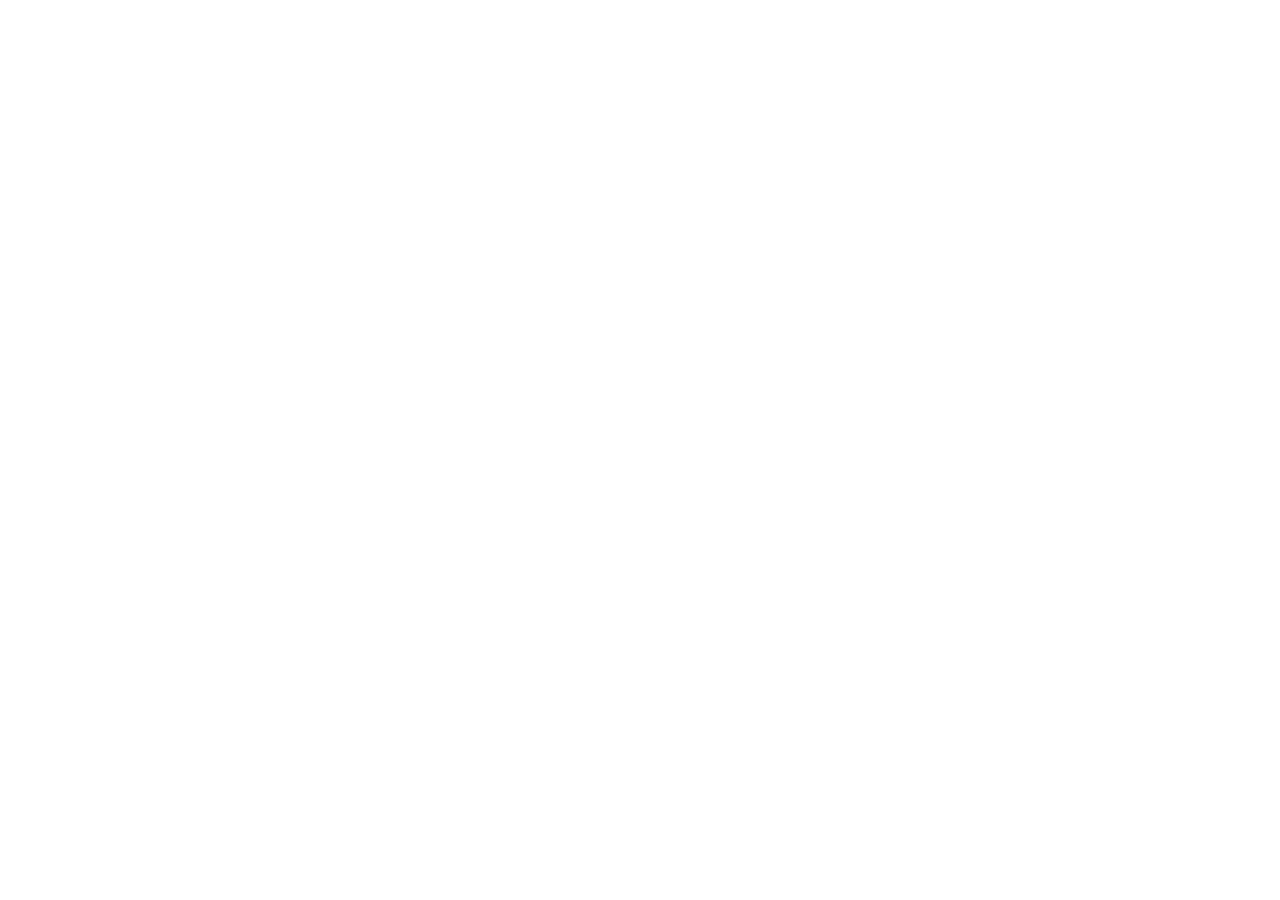
==== commit c94ec8c8: "Redirect the old GitHub Pages site to homebird-bakes.co.uk This branch is not the website. Point Git" ====
--- a/about.html
+++ b/about.html
@@ -3,81 +3,25 @@
 <head>
 <meta charset="UTF-8">
 <meta name="viewport" content="width=device-width, initial-scale=1.0">
-<title>About Abbie &mdash; Homebird Bakes</title>
-<meta name="description" content="Hi, I'm Abbie: a home baker and former pastry chef, baking to order in Greater Manchester as Homebird Bakes.">
-<link rel="icon" href="favicon.svg" type="image/svg+xml">
-<link rel="icon" href="favicon.ico" sizes="any">
-<link rel="apple-touch-icon" href="apple-touch-icon.png">
-<link rel="preconnect" href="https://fonts.googleapis.com">
-<link rel="preconnect" href="https://fonts.gstatic.com" crossorigin>
-<link href="https://fonts.googleapis.com/css2?family=Josefin+Sans:wght@500;600&display=swap" rel="stylesheet">
-<link rel="stylesheet" href="css/style.css">
+<title>Baked by Abbie is now Homebird Bakes</title>
+<link rel="canonical" href="https://homebird-bakes.co.uk/about">
+<script>
+  (function () {
+    location.replace('https://homebird-bakes.co.uk/about' + location.search + location.hash);
+  })();
+</script>
+<meta http-equiv="refresh" content="0; url=https://homebird-bakes.co.uk/about">
+<style>
+  body { margin: 0; min-height: 100vh; display: flex; align-items: center; justify-content: center;
+         background: #FBF5EA; color: #44291A; font-family: "Josefin Sans", "Century Gothic", system-ui, sans-serif; text-align: center; padding: 24px; box-sizing: border-box; }
+  p { margin: 0 0 12px; font-size: 18px; line-height: 1.5; }
+  a { color: #8C5420; font-weight: 600; }
+</style>
 </head>
 <body>
-
-<header class="site">
-  <div class="wrap nav-row">
-    <a class="logo" href="index.html" aria-label="Homebird Bakes, home">
-      <img src="images/logo/homebird-bakes_horizontal_light.svg" alt="Homebird Bakes" width="232" height="44">
-    </a>
-    <nav class="links" aria-label="Main">
-      <a href="menu.html">Menu</a>
-      <a href="gallery.html">Gallery</a>
-      <a href="about.html" aria-current="page">About</a>
-      <a href="order.html" class="nav-cta">Order</a>
-    </nav>
-  </div>
-</header>
-
-<main id="top">
-
-  <section class="page-hero">
-    <div class="wrap">
-      <p class="eyebrow">About Abbie</p>
-      <h1>Hi, I'm <em>Abbie!</em></h1>
-    </div>
-  </section>
-
-  <section>
-    <div class="wrap about-grid">
-      <div class="about-copy">
-        <p class="pull">I believe there's always a reason for cake!</p>
-        <p>Whether you're celebrating a birthday, hosting or raising money for a charity event, or simply want something to put out when people come over for a brew - cake is one of the many ways we show our appreciation for each other.</p>
-        <figure class="about-snapshot">
-          <img src="images/childhood-chefs-hat.jpg" width="1200" height="1600" alt="Abbie as a little girl in a paper chef's hat and apron, standing on a chair and pouring from a measuring jug into a yellow mixing bowl" loading="lazy" decoding="async">
-          <figcaption>Me, in my chef's hat</figcaption>
-        </figure>
-        <p>I've loved baking since I was a child, standing on a stool making chocolate eclairs in the early hours of the morning is one of my favourite memories. Of course, it's helped being brought up in a family of wonderful home bakers (and a professional chef!).</p>
-        <p>I now work for the NHS but my previous career was in catering and hospitality, where I worked as a chef in pub kitchens before taking on position as pastry chef at a 2-rosette hotel restaurant in the Peak District.</p>
-        <div class="cta-row" style="margin-top:28px;">
-          <a class="btn btn-primary" href="order.html">Start your order</a>
-          <a class="btn btn-ghost" href="gallery.html">See my recent bakes</a>
-        </div>
-      </div>
-      <div class="about-photos">
-        <img src="images/flower-cakes.jpg" width="1262" height="1400" alt="Two semi-naked sponge cakes topped with fresh dahlias and cosmos flowers" loading="lazy" decoding="async">
-        <img src="images/berry-cake-top.jpg" width="1600" height="1067" alt="Overhead view of a cake topped with a ring of strawberries, raspberries, blueberries and pink piped buttercream" loading="lazy" decoding="async">
-      </div>
-    </div>
-  </section>
-
-</main>
-
-<footer class="site">
-  <div class="wrap footer-row">
-    <div class="footer-brand">
-      <img class="footer-logo" src="images/logo/homebird-bakes_horizontal_light.svg" alt="Homebird Bakes" width="211" height="40">
-      <p>I bake cakes and decorated cupcakes to order in Greater Manchester.</p>
-    </div>
-    <nav class="footer-links" aria-label="Footer">
-      <a href="menu.html">Menu</a>
-      <a href="gallery.html">Gallery</a>
-      <a href="about.html">About</a>
-      <a href="order.html">Order</a>
-      <a href="mailto:hello@abbiebakes.com">hello@abbiebakes.com</a>
-    </nav>
-  </div>
-</footer>
-
+  <main>
+    <p>Baked by Abbie is now <strong>Homebird Bakes</strong>.</p>
+    <p><a href="https://homebird-bakes.co.uk/about">Continue to homebird-bakes.co.uk</a></p>
+  </main>
 </body>
 </html>
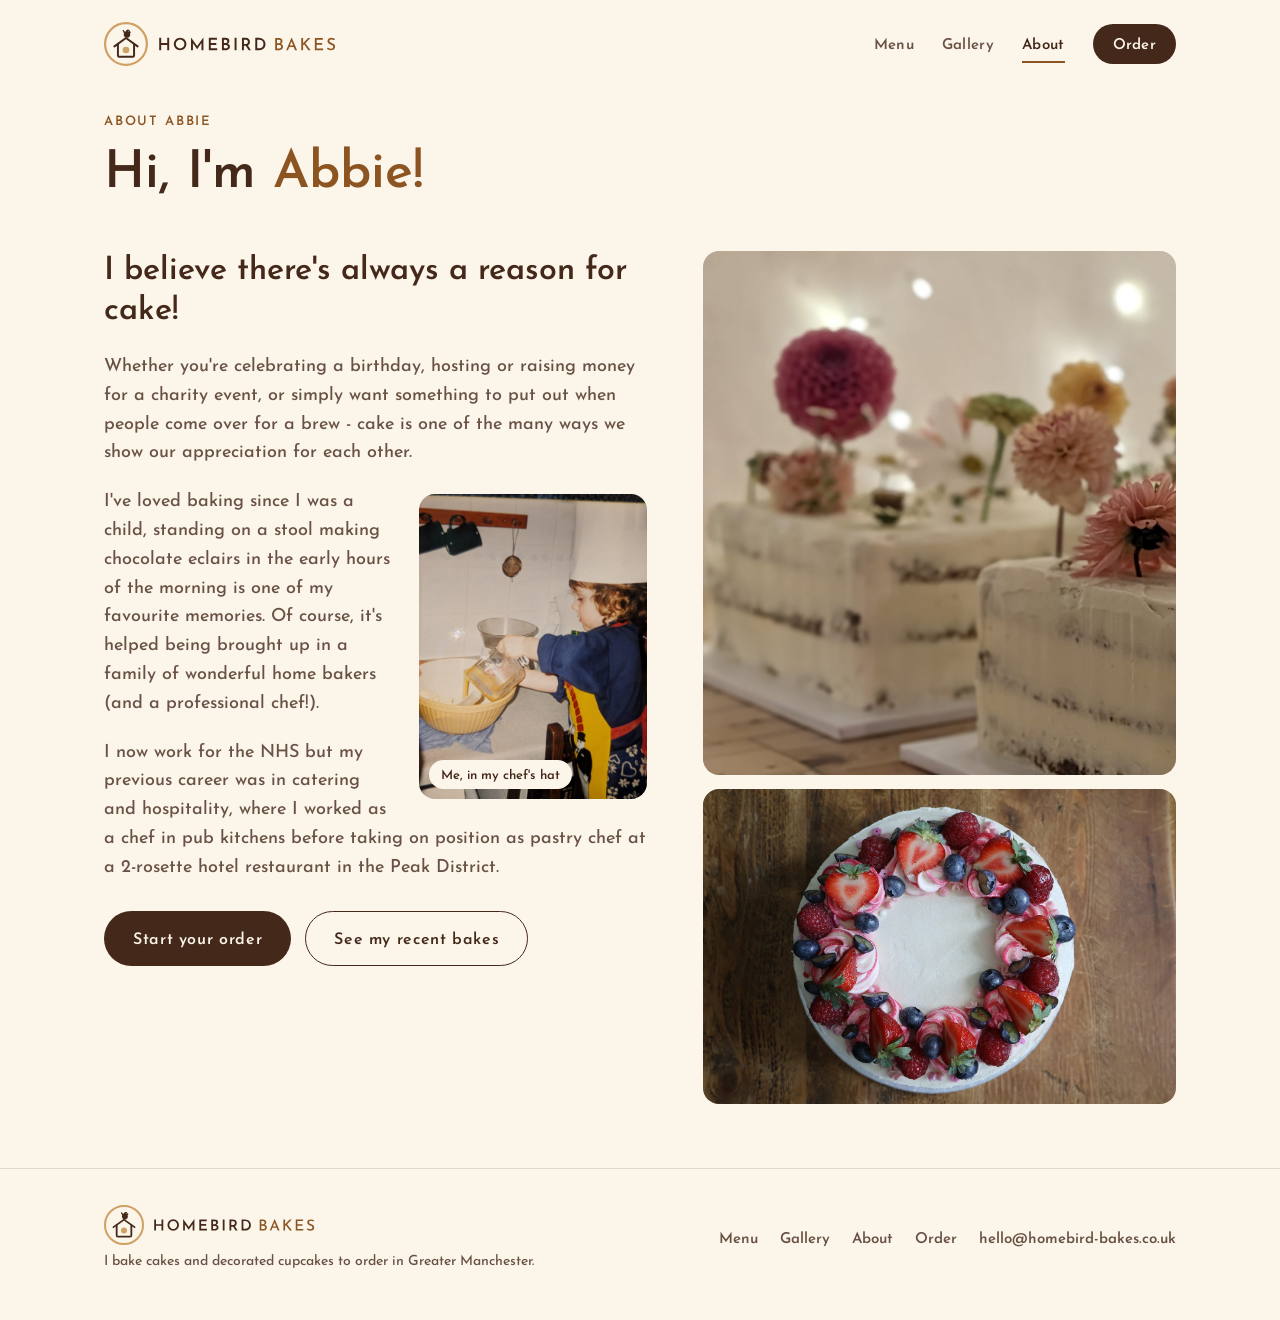
==== commit 8dcebcd1: "Switch the contact email to hello@homebird-bakes.co.uk Replace hello@abbiebakes.com on every page (1" ====
--- a/about.html
+++ b/about.html
@@ -3,25 +3,81 @@
 <head>
 <meta charset="UTF-8">
 <meta name="viewport" content="width=device-width, initial-scale=1.0">
-<title>Baked by Abbie is now Homebird Bakes</title>
-<link rel="canonical" href="https://homebird-bakes.co.uk/about">
-<script>
-  (function () {
-    location.replace('https://homebird-bakes.co.uk/about' + location.search + location.hash);
-  })();
-</script>
-<meta http-equiv="refresh" content="0; url=https://homebird-bakes.co.uk/about">
-<style>
-  body { margin: 0; min-height: 100vh; display: flex; align-items: center; justify-content: center;
-         background: #FBF5EA; color: #44291A; font-family: "Josefin Sans", "Century Gothic", system-ui, sans-serif; text-align: center; padding: 24px; box-sizing: border-box; }
-  p { margin: 0 0 12px; font-size: 18px; line-height: 1.5; }
-  a { color: #8C5420; font-weight: 600; }
-</style>
+<title>About Abbie &mdash; Homebird Bakes</title>
+<meta name="description" content="Hi, I'm Abbie: a home baker and former pastry chef, baking to order in Greater Manchester as Homebird Bakes.">
+<link rel="icon" href="favicon.svg" type="image/svg+xml">
+<link rel="icon" href="favicon.ico" sizes="any">
+<link rel="apple-touch-icon" href="apple-touch-icon.png">
+<link rel="preconnect" href="https://fonts.googleapis.com">
+<link rel="preconnect" href="https://fonts.gstatic.com" crossorigin>
+<link href="https://fonts.googleapis.com/css2?family=Josefin+Sans:wght@500;600&display=swap" rel="stylesheet">
+<link rel="stylesheet" href="css/style.css">
 </head>
 <body>
-  <main>
-    <p>Baked by Abbie is now <strong>Homebird Bakes</strong>.</p>
-    <p><a href="https://homebird-bakes.co.uk/about">Continue to homebird-bakes.co.uk</a></p>
-  </main>
+
+<header class="site">
+  <div class="wrap nav-row">
+    <a class="logo" href="index.html" aria-label="Homebird Bakes, home">
+      <img src="images/logo/homebird-bakes_horizontal_light.svg" alt="Homebird Bakes" width="232" height="44">
+    </a>
+    <nav class="links" aria-label="Main">
+      <a href="menu.html">Menu</a>
+      <a href="gallery.html">Gallery</a>
+      <a href="about.html" aria-current="page">About</a>
+      <a href="order.html" class="nav-cta">Order</a>
+    </nav>
+  </div>
+</header>
+
+<main id="top">
+
+  <section class="page-hero">
+    <div class="wrap">
+      <p class="eyebrow">About Abbie</p>
+      <h1>Hi, I'm <em>Abbie!</em></h1>
+    </div>
+  </section>
+
+  <section>
+    <div class="wrap about-grid">
+      <div class="about-copy">
+        <p class="pull">I believe there's always a reason for cake!</p>
+        <p>Whether you're celebrating a birthday, hosting or raising money for a charity event, or simply want something to put out when people come over for a brew - cake is one of the many ways we show our appreciation for each other.</p>
+        <figure class="about-snapshot">
+          <img src="images/childhood-chefs-hat.jpg" width="1200" height="1600" alt="Abbie as a little girl in a paper chef's hat and apron, standing on a chair and pouring from a measuring jug into a yellow mixing bowl" loading="lazy" decoding="async">
+          <figcaption>Me, in my chef's hat</figcaption>
+        </figure>
+        <p>I've loved baking since I was a child, standing on a stool making chocolate eclairs in the early hours of the morning is one of my favourite memories. Of course, it's helped being brought up in a family of wonderful home bakers (and a professional chef!).</p>
+        <p>I now work for the NHS but my previous career was in catering and hospitality, where I worked as a chef in pub kitchens before taking on position as pastry chef at a 2-rosette hotel restaurant in the Peak District.</p>
+      </div>
+      <div class="about-photos">
+        <img src="images/flower-cakes.jpg" width="1262" height="1400" alt="Two semi-naked sponge cakes topped with fresh dahlias and cosmos flowers" loading="lazy" decoding="async">
+        <img src="images/berry-cake-top.jpg" width="1600" height="1067" alt="Overhead view of a cake topped with a ring of strawberries, raspberries, blueberries and pink piped buttercream" loading="lazy" decoding="async">
+      </div>
+      <div class="cta-row about-cta">
+        <a class="btn btn-primary" href="order.html">Start your order</a>
+        <a class="btn btn-ghost" href="gallery.html">See my recent bakes</a>
+      </div>
+    </div>
+  </section>
+
+</main>
+
+<footer class="site">
+  <div class="wrap footer-row">
+    <div class="footer-brand">
+      <img class="footer-logo" src="images/logo/homebird-bakes_horizontal_light.svg" alt="Homebird Bakes" width="211" height="40">
+      <p>I bake cakes and decorated cupcakes to order in Greater Manchester.</p>
+    </div>
+    <nav class="footer-links" aria-label="Footer">
+      <a href="menu.html">Menu</a>
+      <a href="gallery.html">Gallery</a>
+      <a href="about.html">About</a>
+      <a href="order.html">Order</a>
+      <a href="mailto:hello@homebird-bakes.co.uk"><span class="email-addr">hello@homebird-bakes.co.uk</span></a>
+    </nav>
+  </div>
+</footer>
+
 </body>
 </html>
--- a/css/style.css
+++ b/css/style.css
@@ -0,0 +1,824 @@
+/* =========================================================
+   Homebird Bakes — site stylesheet
+   Built on the Homebird Bakes design system (formerly Baked by Abbie):
+   five brand colours, Josefin Sans (500 / 600), circles as the
+   signature shape, rounded rectangles from the radius scale,
+   no gradients, no decorative shadows.
+========================================================= */
+
+:root{
+    /* Brand palette (design system) */
+    --cream:#FBF5EA;      /* light ground, text on chocolate */
+    --caramel:#D0A064;    /* fills and blocks; text on chocolate only */
+    --chocolate:#44291A;  /* text, dark ground */
+    --toffee:#8C5420;     /* accent text on cream or cream-deep */
+    --cocoa:#5E3515;      /* deep accent */
+
+    /* Tints derived from the palette (mixed into cream) */
+    --cream-deep:#F5E9D7;     /* caramel 14% on cream: panels, cards */
+    --caramel-soft:#EBD5B7;   /* caramel 38% on cream: soft colour blocks */
+
+    /* Lemon tints: the one deliberate step outside the five brand colours,
+       used for lemon-flavoured items. Chocolate text reaches 8.8:1 / 9.3:1. */
+    --lemon:#E8D08F;          /* lemon cards */
+    --lemon-soft:#EBD79B;     /* paler lemon, for quieter accents */
+
+    /* Roles */
+    --ink:var(--chocolate);
+    --ink-soft:#695244;       /* chocolate 80% on cream: 6.7:1 on cream */
+    --accent:var(--toffee);
+    --line:rgba(68,41,26,0.14);
+
+    /* Radius scale */
+    --radius-sm:10px;
+    --radius-md:16px;
+    --radius:20px;
+    --radius-lg:28px;
+    --radius-pill:100px;
+
+    --font:'Josefin Sans', system-ui, sans-serif;
+    /* Josefin Sans sits its capitals about 0.16em above the middle of the line box,
+       so labels in pills and buttons look high. Every pill/button adds this to its
+       top padding and takes it off the bottom, keeping the same overall height. */
+    --optical:.16em;
+  }
+
+  *{box-sizing:border-box;}
+  html{scroll-behavior:smooth;}
+  body{
+    margin:0;
+    background:var(--cream);
+    color:var(--ink);
+    font-family:var(--font);
+    font-weight:500;
+    font-size:17px;          /* Josefin is light and wide-set: body 17px minimum */
+    line-height:1.6;
+    -webkit-font-smoothing:antialiased;
+  }
+  img{max-width:100%;height:auto;display:block;}
+
+  h1,h2,h3{
+    font-family:var(--font);
+    font-weight:600;
+    line-height:1.12;
+    margin:0;
+    color:var(--ink);
+  }
+  em{ font-style:normal; }   /* only upright weights are loaded; emphasis is colour */
+  h1 em, h2 em{ color:var(--accent); font-weight:600; }
+
+  .eyebrow{
+    font-family:var(--font);
+    font-size:13px;
+    font-weight:600;
+    letter-spacing:.14em;
+    text-transform:uppercase;
+    color:var(--accent);
+    margin:0 0 12px;
+  }
+
+  .wrap{
+    max-width:1120px;
+    margin:0 auto;
+    padding:0 24px;
+  }
+
+  a{color:inherit;}
+  :focus-visible{ outline:2px solid var(--accent); outline-offset:3px; }
+
+  /* ---------- NAV ---------- */
+  header.site{
+    padding:22px 0 18px;
+    position:relative;
+    z-index:20;
+  }
+  .nav-row{
+    display:flex;
+    align-items:center;
+    justify-content:space-between;
+    gap:16px;
+    flex-wrap:wrap;
+  }
+  .logo{
+    display:flex;
+    align-items:center;
+    gap:10px;
+    text-decoration:none;
+  }
+  /* Horizontal lockup: the house mark stays >= 32px (system minimum).
+     Header at 44px so the spaced capitals read clearly; footer at 40px. */
+  .logo img,
+  .footer-logo{
+    height:40px;
+    width:auto;
+    display:block;
+  }
+  .logo img{ height:44px; }
+  .footer-logo{ align-self:flex-start; }
+
+  nav.links{
+    display:flex;
+    /* line the plain links up with the text inside the Order pill */
+    align-items:baseline;
+    gap:28px;
+    font-size:15px;
+    font-weight:600;
+    letter-spacing:.02em;
+  }
+  nav.links a{
+    text-decoration:none;
+    color:var(--ink-soft);
+    padding-bottom:3px;
+    border-bottom:2px solid transparent;
+    transition:border-color .15s ease, color .15s ease;
+  }
+  nav.links a:hover{ color:var(--ink); border-color:var(--accent); }
+  nav.links a[aria-current="page"]{ color:var(--ink); border-color:var(--accent); }
+  nav.links a.nav-cta{
+    background:var(--chocolate);
+    color:var(--cream);
+    padding:calc(8px + var(--optical)) 20px calc(8px - var(--optical));
+    border-bottom:none;
+    border-radius:var(--radius-pill);
+  }
+  nav.links a.nav-cta:hover{ background:var(--toffee); color:var(--cream); }
+  nav.links a.nav-cta[aria-current="page"]{ background:var(--toffee); color:var(--cream); }
+
+  /* ---------- SCALLOP DIVIDER (retired) ----------
+     The brand's only signature shape is the circle, so the old
+     piped-edge divider is hidden. Remove the <svg class="scallop">
+     elements from the HTML when convenient. */
+  .scallop{ display:none; }
+
+  /* ---------- HERO ---------- */
+  .hero{
+    padding:28px 0 64px;
+  }
+  .hero-grid{
+    display:grid;
+    grid-template-columns:1.05fr 1fr;
+    gap:56px;
+    align-items:center;
+  }
+  .hero h1{
+    font-size:clamp(38px, 5.6vw, 62px);
+    letter-spacing:-0.005em;
+  }
+  .hero p.lede{
+    font-size:19px;
+    color:var(--ink-soft);
+    max-width:44ch;
+    margin:20px 0 28px;
+  }
+  .cta-row{
+    display:flex;
+    gap:14px;
+    flex-wrap:wrap;
+  }
+  .btn{
+    display:inline-flex;
+    align-items:center;
+    justify-content:center;
+    text-align:center;
+    font-family:var(--font);
+    font-weight:600;
+    font-size:16px;
+    letter-spacing:.04em;
+    text-decoration:none;
+    padding:calc(14px + var(--optical)) 28px calc(14px - var(--optical));
+    /* transparent border so solid and outlined buttons are the same height side by side */
+    border:1.5px solid transparent;
+    border-radius:var(--radius-pill);
+    transition:transform .15s ease, background .15s ease, color .15s ease;
+  }
+  .btn-primary{
+    background:var(--chocolate);
+    color:var(--cream);
+  }
+  .btn-primary:hover{ transform:translateY(-2px); background:var(--toffee); }
+  .btn-ghost{
+    background:transparent;
+    color:var(--ink);
+    border:1.5px solid var(--ink);
+  }
+  .btn-ghost:hover{ transform:translateY(-2px); background:var(--cream-deep); }
+
+  .hero-photo{
+    position:relative;
+    border-radius:var(--radius);
+    overflow:hidden;
+    background:var(--caramel-soft);
+    aspect-ratio:1/1;
+  }
+  .hero-photo img{
+    width:100%;height:100%;object-fit:cover;object-position:48% center;
+  }
+  .hero-photo .tag{
+    position:absolute;
+    left:16px;
+    bottom:16px;
+    background:var(--cream);
+    padding:calc(8px + var(--optical)) 16px calc(8px - var(--optical));
+    border-radius:var(--radius-pill);
+    font-size:13px;
+    font-weight:600;
+    letter-spacing:.08em;
+    text-transform:uppercase;
+    color:var(--ink);
+  }
+
+  /* ---------- MENU ---------- */
+  section.menu{ padding:48px 0 60px; }
+  .menu-head{ margin-bottom:34px; }
+  .menu-head h2{ font-size:clamp(28px,3.8vw,38px); }
+  .menu-head p{ color:var(--ink-soft); margin-top:12px; max-width:50ch; }
+  .menu-head p.eyebrow{ color:var(--accent); margin:0 0 12px; max-width:none; }
+  .menu-head p a{ color:var(--accent); font-weight:600; }
+  .price-card{ max-width:520px; margin-bottom:8px; }
+  .small-print{ font-size:14px; color:var(--ink-soft); margin:22px 0 0; max-width:62ch; }
+  section.allergens{ padding:0 0 40px; }
+  .note-panel{
+    background:var(--cream-deep);
+    border:1px solid var(--line);
+    border-radius:var(--radius-md);
+    padding:26px 28px;
+  }
+  .note-panel h3{ font-size:21px; margin-bottom:8px; }
+  .note-panel p{ margin:0; color:var(--ink-soft); font-size:15.5px; max-width:70ch; }
+
+  .menu-grid{
+    display:grid;
+    grid-template-columns:1fr 1fr;
+    gap:22px;
+  }
+  .menu-card{
+    background:var(--cream-deep);
+    border-radius:var(--radius);
+    padding:30px 28px;
+    border:1px solid var(--line);
+  }
+  .menu-card .card-eyebrow{
+    display:inline-block;
+    font-size:13px;
+    font-weight:600;
+    letter-spacing:.1em;
+    text-transform:uppercase;
+    padding:calc(5px + var(--optical)) 14px calc(5px - var(--optical));
+    border-radius:var(--radius-pill);
+    margin-bottom:16px;
+  }
+  .menu-card.cakes .card-eyebrow{ background:var(--caramel); color:var(--chocolate); }
+  .menu-card.cupcakes .card-eyebrow{ background:var(--chocolate); color:var(--cream); }
+  .menu-card h3{ font-size:24px; margin-bottom:4px;}
+  .menu-card .sub{ color:var(--ink-soft); font-size:15px; margin-bottom:22px;}
+
+  .price-line{
+    display:flex;
+    justify-content:space-between;
+    align-items:baseline;
+    gap:12px;
+    padding:14px 0;
+    border-top:1px solid var(--line);
+  }
+  .price-line:first-of-type{ border-top:none; }
+  .price-line .name{ font-weight:600; font-size:17px; }
+  .price-line .name span{
+    display:block; font-weight:500; color:var(--ink-soft); font-size:14px; margin-top:2px;
+  }
+  .price-line .amount{
+    font-family:var(--font); font-weight:600; font-size:20px; white-space:nowrap;
+  }
+
+  .note{
+    margin-top:22px;
+    padding-top:18px;
+    border-top:1px dashed var(--line);
+    font-size:14px;
+    color:var(--ink-soft);
+  }
+
+  /* ---------- FLAVOURS ---------- */
+  section.flavours{ padding:44px 0 60px; }
+  .flavour-grid{
+    display:grid;
+    grid-template-columns:repeat(3,1fr);
+    gap:20px;
+    margin-top:30px;
+  }
+  .flavour-card{
+    border-radius:var(--radius-md);
+    padding:26px 22px;
+    min-height:200px;
+    display:flex;
+    flex-direction:column;
+    justify-content:space-between;
+    border:1px solid transparent;
+  }
+  .flavour-card.f1{ background:var(--chocolate); }
+  .flavour-card.f2{ background:var(--cream-deep); border:1px solid var(--line); }
+  .flavour-card.f3{ background:var(--lemon); }
+  .flavour-card.f4{ background:var(--caramel); }
+  .flavour-card.f5{ background:var(--caramel-soft); }
+  .flavour-card.f1 .flavour-name,
+  .flavour-card.f1 .flavour-desc{ color:var(--cream); }
+  .flavour-card.f4 .flavour-name,
+  .flavour-card.f4 .flavour-desc{ color:var(--chocolate); }
+  .flavour-name{
+    font-size:25px;
+    line-height:1.15;
+    margin:0;
+  }
+  .flavour-desc{
+    font-family:var(--font);
+    font-weight:500;
+    font-size:16px;
+    line-height:1.45;
+    color:var(--chocolate);
+    margin:26px 0 0;
+  }
+
+  /* ---------- INNER PAGE HEADERS ---------- */
+  .page-hero{ padding:28px 0 36px; }
+  .page-hero h1{ font-size:clamp(34px,5vw,52px); }
+  .page-hero p.lede{ font-size:18px; color:var(--ink-soft); max-width:52ch; margin:16px 0 0; }
+
+  /* ---------- GALLERY (full page: masonry, any number of photos) ---------- */
+  .masonry{
+    column-count:3;
+    column-gap:14px;
+    padding:8px 0 64px;
+  }
+  .masonry figure{
+    margin:0 0 14px;
+    break-inside:avoid;
+  }
+  .masonry img{
+    width:100%;
+    height:auto;
+    display:block;
+    border-radius:var(--radius-sm);
+    background:var(--cream-deep);
+  }
+
+  /* ---------- HOME: highlights, gallery teaser, about teaser ---------- */
+  section.highlights{ padding:48px 0 56px; }
+  .highlight-grid{
+    display:grid;
+    grid-template-columns:repeat(2,1fr);
+    gap:20px;
+    margin-top:30px;
+  }
+  /* "What I bake" cards share the Menu page card language:
+     same radius and padding as .flavour-card, tinted grounds,
+     a pill label like .card-eyebrow, and the same name/description scale. */
+  a.highlight{
+    display:flex;
+    flex-direction:column;
+    justify-content:flex-start;
+    min-height:220px;
+    padding:26px 22px;
+    border-radius:var(--radius-md);
+    text-decoration:none;
+    transition:transform .15s ease;
+  }
+  a.highlight:hover{ transform:translateY(-3px); }
+  a.highlight{ position:relative; }
+  /* Icon from the Homebird icon set, in the brand circle */
+  .highlight .hl-icon{
+    position:absolute; top:18px; right:18px;
+    width:56px; height:56px; border-radius:50%;
+    display:flex; align-items:center; justify-content:center;
+    color:var(--chocolate);
+  }
+  .highlight .hl-icon .icon{ width:28px; height:28px; }
+  a.highlight.hl-cakes .hl-icon{ background:var(--cream); }
+  a.highlight.hl-cupcakes .hl-icon{ background:var(--caramel-soft); }
+  a.highlight.hl-cakes{ background:var(--caramel-soft); border:1px solid transparent; }
+  a.highlight.hl-cupcakes{ background:var(--cream-deep); border:1px solid var(--line); }
+  .highlight .hl-tag{
+    align-self:flex-start;
+    font-size:13px;
+    font-weight:600;
+    letter-spacing:.1em;
+    text-transform:uppercase;
+    padding:calc(5px + var(--optical)) 14px calc(5px - var(--optical));
+    border-radius:var(--radius-pill);
+  }
+  a.highlight.hl-cakes .hl-tag{ background:var(--caramel); color:var(--chocolate); }
+  a.highlight.hl-cupcakes .hl-tag{ background:var(--chocolate); color:var(--cream); }
+  .highlight > div{ flex:1; display:flex; flex-direction:column; }
+  .highlight h3{ font-size:25px; line-height:1.15; margin:26px 0 8px; }
+  .highlight p{ margin:0; font-size:16px; line-height:1.45; color:var(--chocolate); }
+  .highlight .hl-link{ margin-top:auto; padding-top:18px; font-weight:600; font-size:16px; }
+
+  section.teaser{ padding:20px 0 56px; }
+  .teaser-grid{
+    display:grid;
+    grid-template-columns:repeat(4,1fr);
+    gap:12px;
+    margin-top:30px;
+  }
+  .teaser-grid a{
+    display:block;
+    aspect-ratio:4/5;
+    border-radius:var(--radius-sm);
+    overflow:hidden;
+    background:var(--cream-deep);
+  }
+  .teaser-grid img{
+    width:100%; height:100%; object-fit:cover;
+    transition:transform .3s ease;
+  }
+  .teaser-grid a:hover img{ transform:scale(1.04); }
+  .section-link{
+    display:inline-block;
+    margin-top:24px;
+    font-weight:600;
+    font-size:16px;
+    letter-spacing:.02em;
+    color:var(--accent);
+    text-decoration:none;
+    border-bottom:2px solid currentColor;
+    padding-bottom:2px;
+  }
+  .section-link:hover{ color:var(--ink); }
+
+  section.about-teaser{ padding:20px 0 64px; }
+  .about-teaser-grid{
+    display:grid;
+    grid-template-columns:1fr 1.1fr;
+    gap:44px;
+    align-items:center;
+    background:var(--caramel);
+    border-radius:var(--radius-lg);
+    padding:44px;
+  }
+  .about-teaser-grid img{
+    width:100%;
+    aspect-ratio:1/1;
+    object-fit:cover;
+    border-radius:var(--radius-md);
+  }
+  .about-teaser-grid h2{ font-size:clamp(26px,3.4vw,34px); margin-bottom:14px; }
+  .about-teaser-grid p{ color:var(--chocolate); max-width:46ch; margin:0 0 14px; }
+  /* toffee text does not reach 4.5:1 on caramel, so go chocolate here */
+  .about-teaser-grid .eyebrow,
+  .about-teaser-grid .section-link{ color:var(--chocolate); }
+  .about-teaser-grid .section-link:hover{ color:var(--cocoa); }
+  /* keep the face in frame when the photo is cropped square or 16:11 */
+  .about-teaser-grid img.baker-photo{ object-position:58% 22%; }
+
+  /* ---------- ABOUT PAGE ---------- */
+  /* Source order is copy, photos, buttons (the order on phones).
+     On wide screens the photos take the right column and the buttons sit under the copy. */
+  .about-grid{
+    display:grid;
+    grid-template-columns:1.15fr 1fr;
+    grid-template-areas:"copy photos" "cta photos";
+    grid-template-rows:auto 1fr;
+    column-gap:56px;
+    row-gap:0;
+    align-items:start;
+    /* top/bottom only: this element is also a .wrap, so keep its side gutters */
+    padding-top:12px;
+    padding-bottom:64px;
+  }
+  .about-copy p{
+    font-size:18px;
+    color:var(--ink-soft);
+    max-width:56ch;
+    margin:0 0 20px;
+  }
+  .about-copy p.pull{
+    font-family:var(--font);
+    font-weight:600;
+    font-size:clamp(24px,3vw,32px);
+    line-height:1.25;
+    color:var(--ink);
+    margin-bottom:22px;
+  }
+  .about-copy{ grid-area:copy; }
+  .about-photos{ grid-area:photos; display:grid; gap:14px; }
+  .about-cta{ grid-area:cta; margin-top:8px; }
+  .about-photos img{ width:100%; height:auto; border-radius:var(--radius-md); }
+
+  /* Childhood snapshot set into the About copy, beside the paragraph it illustrates.
+     Same pill caption as the home hero's "Recent bake" tag. */
+  .about-snapshot{ float:right; width:min(42%, 236px); margin:6px 0 18px 28px; position:relative; }
+  .about-snapshot img{ width:100%; height:auto; display:block; border-radius:var(--radius-md); }
+  .about-snapshot figcaption{
+    position:absolute; left:10px; bottom:10px; width:max-content; max-width:calc(100% - 20px);
+    background:var(--cream); color:var(--chocolate); padding:calc(6px + var(--optical)) 12px calc(6px - var(--optical)); border-radius:var(--radius-pill);
+    font-size:13px; font-weight:600; line-height:1.3;
+  }
+  .about-copy::after{ content:""; display:block; clear:both; }
+
+  /* ---------- CTA / FOOTER ---------- */
+  section.cta-block{ padding:16px 0 70px; }
+  .cta-panel{
+    background:var(--chocolate);
+    color:var(--cream);
+    border-radius:var(--radius-lg);
+    padding:56px 44px;
+    text-align:center;
+  }
+  .cta-panel h2{
+    color:var(--cream);
+    font-size:clamp(28px,4.2vw,40px);
+    max-width:18ch;
+    margin:0 auto 16px;
+  }
+  .cta-panel p{
+    color:rgba(251,245,234,.82);
+    max-width:44ch;
+    margin:0 auto 28px;
+    font-size:17px;
+  }
+  .cta-panel .btn-primary{
+    background:var(--caramel);
+    color:var(--chocolate);
+  }
+  .cta-panel .btn-primary:hover{ background:var(--cream); }
+  .cta-panel .btn-ghost{
+    border-color:rgba(251,245,234,.5);
+    color:var(--cream);
+  }
+  .cta-panel .btn-ghost:hover{ background:rgba(251,245,234,.1); }
+
+  /* Keep the email address on one line rather than breaking at its hyphen */
+  .email-addr{ white-space:nowrap; }
+  /* Very narrow phones: the address can't fit in the button, so it just says
+     "Or email me" (the address is still in the footer) */
+  @media (max-width:359px){
+    .email-at{ display:none; }
+  }
+  @media (min-width:360px) and (max-width:374px){
+    .cta-panel .btn-ghost{ padding-left:18px; padding-right:18px; }
+  }
+
+  footer.site{
+    padding:36px 0 46px;
+    border-top:1px solid var(--line);
+  }
+  .footer-row{
+    display:flex;
+    justify-content:space-between;
+    align-items:center;
+    flex-wrap:wrap;
+    gap:14px;
+  }
+  footer.site p{
+    color:var(--ink-soft);
+    font-size:14px;
+    margin:0;
+  }
+  .footer-links{
+    display:flex;
+    flex-wrap:wrap;
+    gap:8px 22px;
+    font-size:15px;
+    font-weight:600;
+  }
+  .footer-links a{ color:var(--ink-soft); text-decoration:none; }
+  .footer-links a:hover{ color:var(--ink); text-decoration:underline; }
+  .footer-brand{ display:flex; flex-direction:column; gap:6px; }
+
+  /* ---------- RESPONSIVE ---------- */
+  @media (max-width:880px){
+    .logo img{ height:36px; }
+    .hero-grid{grid-template-columns:1fr; gap:34px;}
+    .hero-photo{order:-1; aspect-ratio:16/11;}
+    .menu-grid{grid-template-columns:1fr;}
+    .flavour-grid{grid-template-columns:1fr; }
+    .masonry{column-count:2;}
+    .highlight-grid{grid-template-columns:1fr;}
+    a.highlight{min-height:0;}
+    .teaser-grid{grid-template-columns:repeat(2,1fr);}
+    .about-teaser-grid{grid-template-columns:1fr; padding:28px; border-radius:var(--radius);}
+    .about-teaser-grid img{order:-1; aspect-ratio:16/11;}
+    .about-grid{grid-template-columns:1fr; grid-template-areas:"copy" "photos" "cta"; grid-template-rows:auto; row-gap:28px;}
+    /* after the copy, the two cakes sit side by side as square tiles */
+    .about-photos{grid-template-columns:1fr 1fr; gap:10px;}
+    .about-photos img{aspect-ratio:1/1; height:auto; object-fit:cover;}
+    .about-cta{margin-top:0;}
+    nav.links{gap:16px; font-size:14px; align-items:baseline;}
+    .cta-panel{padding:40px 22px;}
+  }
+
+  @media (prefers-reduced-motion:reduce){
+    html{scroll-behavior:auto;}
+    *{transition:none !important;}
+  }
+
+  /* =========================================================
+     ORDER FORM — guided steps
+  ========================================================= */
+
+  .order-hero{ padding:28px 0 8px; }
+  .order-hero h1{ font-size:clamp(32px,4.6vw,46px); }
+  .order-hero p.lede{ font-size:18px; color:var(--ink-soft); max-width:52ch; margin:16px 0 0; }
+
+  .wizard{ padding:36px 0 90px; }
+  .wizard-panel{
+    background:var(--cream-deep);
+    border:1px solid var(--line);
+    border-radius:var(--radius);
+    padding:36px 30px 30px;
+    max-width:720px;
+    margin:0 auto;
+  }
+
+  .progress{
+    display:flex; align-items:center; justify-content:center; gap:10px;
+    margin-bottom:30px;
+  }
+  .progress .dotstep{
+    width:10px;height:10px;border-radius:50%;
+    background:var(--line);
+    transition:background .2s ease, transform .2s ease;
+  }
+  .progress .dotstep.active{ background:var(--toffee); transform:scale(1.25); }
+  .progress .dotstep.done{ background:var(--caramel); }
+
+  .step{ display:none; }
+  .step.visible{ display:block; animation:fadein .25s ease; }
+  @keyframes fadein{ from{opacity:0; transform:translateY(6px);} to{opacity:1; transform:translateY(0);} }
+
+  .step-eyebrow{
+    font-size:13px; font-weight:600; letter-spacing:.12em; text-transform:uppercase;
+    color:var(--accent); margin:0 0 6px;
+  }
+  .step h2{ font-size:25px; margin-bottom:6px; }
+  .step .step-sub{ color:var(--ink-soft); font-size:16px; margin:0 0 26px; }
+
+  fieldset{ border:none; margin:0; padding:0; }
+  legend{ padding:0; }
+
+  .field{ margin-bottom:22px; }
+  .field label.field-label{ display:block; font-weight:600; font-size:15px; margin-bottom:9px; }
+  .field .hint{ color:var(--ink-soft); font-size:13.5px; margin-top:7px; }
+
+  .field input[type="text"],
+  .field input[type="email"],
+  .field input[type="tel"],
+  .field input[type="date"],
+  .field input[type="number"],
+  .field textarea{
+    width:100%;
+    font-family:var(--font);
+    font-weight:500;
+    font-size:17px;
+    padding:12px 14px;
+    border-radius:var(--radius-sm);
+    border:1.5px solid var(--line);
+    background:var(--cream);
+    color:var(--ink);
+  }
+  .field input:focus,
+  .field textarea:focus{ outline:none; border-color:var(--toffee); }
+  .field textarea{ min-height:90px; resize:vertical; font-family:var(--font); }
+
+  .tile-group{ display:grid; grid-template-columns:repeat(2,1fr); gap:12px; }
+  .email-cta{ font-size:15px; color:var(--ink-soft); margin:18px 0 8px; }
+  .email-cta a{ color:var(--accent); font-weight:600; }
+  .tile{ position:relative; cursor:pointer; display:block; }
+  .tile input{ position:absolute; opacity:0; width:1px; height:1px; }
+  .tile .tile-card{
+    display:block;
+    width:100%;
+    border:1.5px solid var(--line);
+    border-radius:var(--radius-md);
+    padding:20px 14px;
+    text-align:center;
+    background:transparent;
+    transition:border-color .15s ease, background .15s ease, transform .15s ease;
+  }
+  .tile:hover .tile-card{ border-color:var(--caramel); }
+  /* circle marks: solid brand fills, no gradients */
+  .tile .tile-card .mark{ width:30px; height:30px; margin:0 auto 10px; border-radius:50%; }
+  .tile .m1{ background:var(--caramel); }
+  .tile .m2{ background:var(--chocolate); }
+  .tile .m3{ background:var(--toffee); }
+  .tile .tile-card .tile-label{ font-weight:600; font-size:16px; }
+  .tile input:checked + .tile-card{
+    border-color:var(--toffee); background:var(--cream); transform:translateY(-2px);
+  }
+  .tile input:focus-visible + .tile-card{ outline:2px solid var(--toffee); outline-offset:2px; }
+
+  .pill-group{ display:flex; flex-wrap:wrap; gap:10px; }
+  .pill{ position:relative; cursor:pointer; }
+  .pill input{ position:absolute; opacity:0; width:1px; height:1px; }
+  .pill .pill-face{
+    display:inline-block; padding:calc(10px + var(--optical)) 18px calc(10px - var(--optical)); border-radius:var(--radius-pill);
+    border:1.5px solid var(--line); background:var(--cream);
+    font-size:15px; font-weight:600;
+    transition:border-color .15s ease, background .15s ease, color .15s ease;
+  }
+  .pill:hover .pill-face{ border-color:var(--caramel); }
+  .pill input:checked + .pill-face{ border-color:var(--toffee); background:var(--toffee); color:var(--cream); }
+  .pill input:focus-visible + .pill-face{ outline:2px solid var(--toffee); outline-offset:2px; }
+
+  .conditional{ display:none; margin-top:14px; }
+  .conditional.visible{ display:block; }
+
+  .product-section{ display:none; }
+  .product-section.visible{ display:block; animation:fadein .2s ease; }
+
+  .step-nav{
+    display:flex; justify-content:space-between; align-items:center;
+    margin-top:8px; padding-top:20px; border-top:1px solid var(--line);
+  }
+  .step-nav .spacer{ flex:1; }
+
+  .btn-plain{
+    background:transparent; border:none;
+    font-family:var(--font); font-weight:600; font-size:16px;
+    color:var(--ink-soft); cursor:pointer; padding:12px 6px;
+  }
+  .btn-plain:hover{ color:var(--ink); }
+
+  button.btn-primary{ border:1.5px solid transparent; cursor:pointer; font-family:var(--font); }
+
+  .lead-note{
+    display:flex; gap:12px; align-items:flex-start;
+    background:var(--caramel-soft); border-radius:var(--radius-sm); padding:14px 16px;
+    font-size:15px; color:var(--chocolate); margin-bottom:24px;
+  }
+  .lead-note .icon{ width:22px; height:22px; flex-shrink:0; color:var(--toffee); margin-top:1px; }
+
+  .review-list{ list-style:none; padding:0; margin:0 0 26px; border-top:1px solid var(--line); }
+  .review-list li{
+    display:flex; justify-content:space-between; gap:16px;
+    padding:12px 0; border-bottom:1px solid var(--line); font-size:16px;
+  }
+  .review-list li .r-label{ color:var(--ink-soft); }
+  .review-list li .r-value{ font-weight:600; text-align:right; }
+
+  .quote-note{
+    font-size:14px; color:var(--ink-soft);
+    background:var(--cream); border-radius:var(--radius-sm); padding:14px 16px; margin-bottom:24px;
+  }
+
+  .success-panel{ text-align:center; padding:20px 0; }
+  .success-panel .mark{
+    width:56px;height:56px;border-radius:50%; background:var(--caramel);
+    margin:0 auto 18px; display:flex; align-items:center; justify-content:center;
+  }
+
+  /* ---------- THANK-YOU PAGE + SEND ERROR ---------- */
+  .form-error{
+    background:var(--caramel-soft);
+    border-radius:var(--radius-sm);
+    padding:14px 16px;
+    margin:0 0 20px;
+    font-size:15px;
+    color:var(--chocolate);
+  }
+  .form-error a{ color:var(--chocolate); font-weight:600; }
+
+  .thanks .success-panel{ padding:12px 0 4px; }
+  .thanks .success-panel .mark{ margin-bottom:20px; }
+  .thanks .success-panel h1{ font-size:clamp(30px,4.6vw,42px); margin:4px 0 14px; }
+  .thanks .lede{ color:var(--ink-soft); font-size:18px; max-width:46ch; margin:0 auto 30px; }
+  .next-steps{
+    list-style:none; padding:0; margin:0 auto 26px; max-width:46ch; text-align:left;
+  }
+  .next-steps li{
+    display:flex; gap:14px; align-items:flex-start;
+    padding:12px 0; border-top:1px solid var(--line); font-size:16.5px;
+  }
+  .next-steps li:last-child{ border-bottom:1px solid var(--line); }
+  .next-steps .n{
+    flex:0 0 28px; height:28px; border-radius:50%;
+    background:var(--chocolate); color:var(--cream);
+    font-weight:600; font-size:14px;
+    display:flex; align-items:center; justify-content:center;
+  }
+  .thanks .small-print{ margin:0 auto; max-width:46ch; }
+  .thanks .small-print a{ color:var(--accent); font-weight:600; }
+  .signoff{ font-weight:600; font-size:20px; margin:18px 0 6px; }
+  .thanks .cta-row{ justify-content:center; margin-top:26px; }
+
+  @media (max-width:640px){
+    .about-snapshot{ float:none; width:72%; margin:4px auto 22px; }
+    .tile-group{ grid-template-columns:1fr; }
+    .wizard-panel{ padding:26px 18px 22px; }
+
+    .step-nav{
+      flex-wrap:wrap;
+      flex-direction:column-reverse;
+      align-items:stretch;
+      gap:12px;
+    }
+    .step-nav .spacer{ display:none; }
+    .step-nav .btn{
+      width:100%;
+      text-align:center;
+      padding:calc(14px + var(--optical)) 20px calc(14px - var(--optical));
+    }
+    .step-nav .btn-plain{
+      width:100%;
+      text-align:center;
+      padding:10px 6px;
+    }
+  }
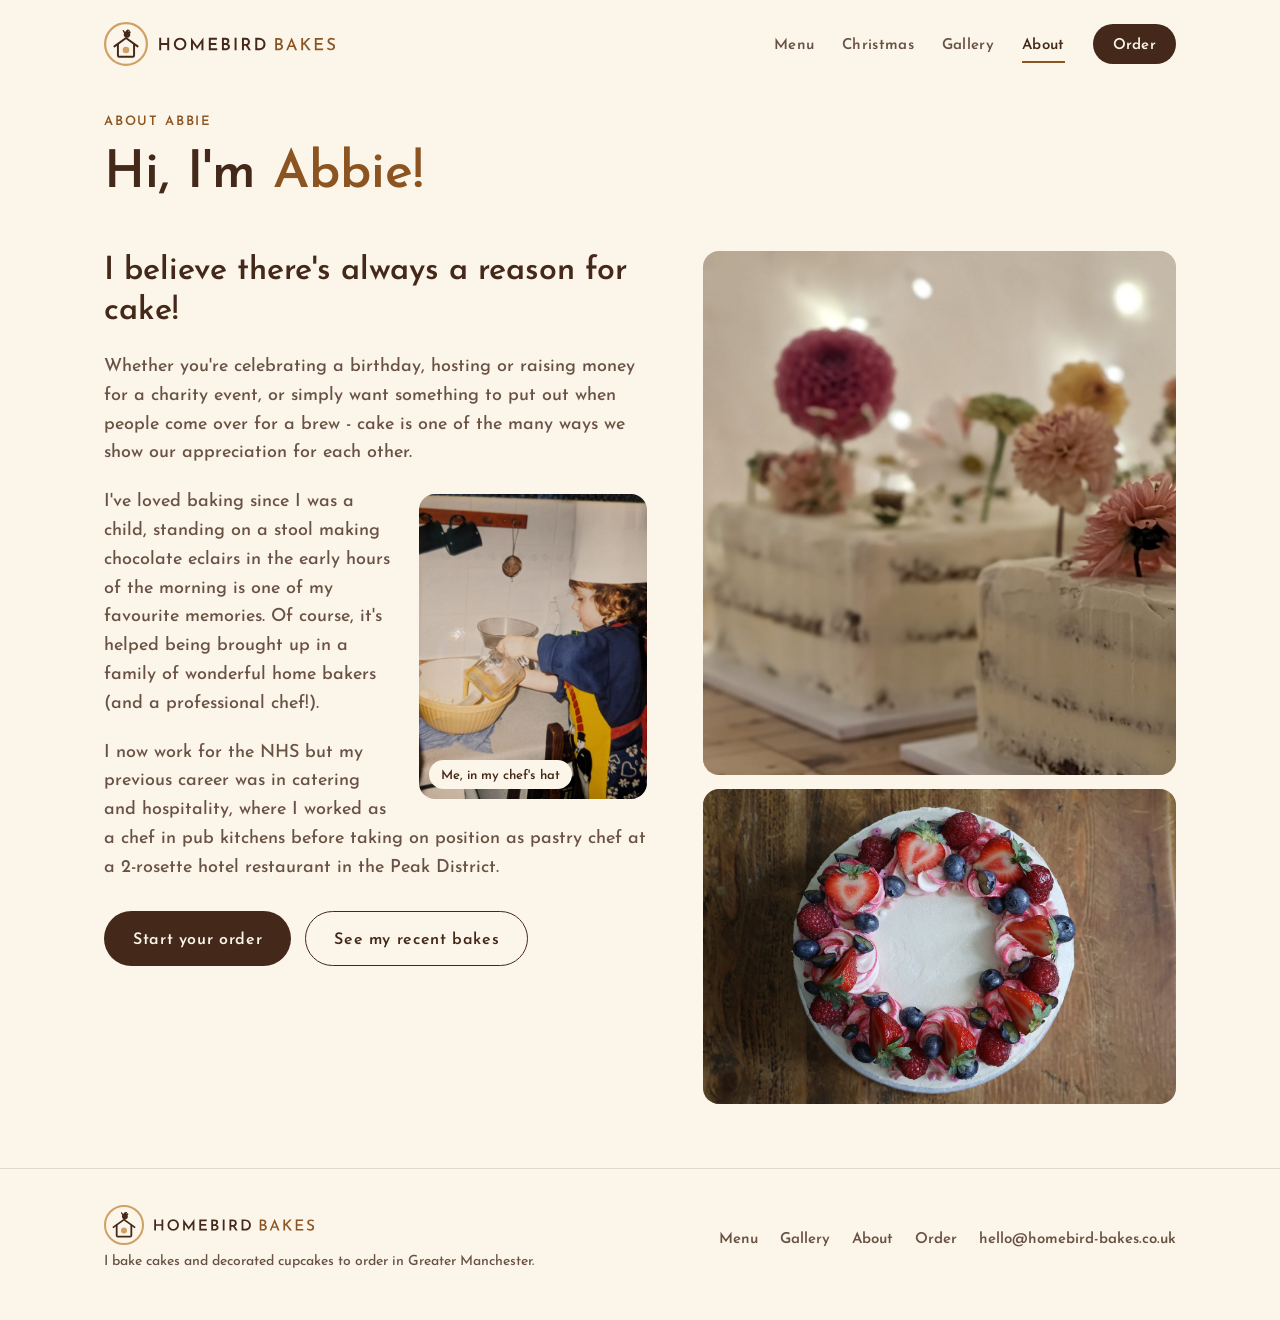
==== commit ef99b57f: "Stage the seasonal kit and a Christmas page (preview) - Seasonal colours as body classes (season-chr" ====
--- a/about.html
+++ b/about.html
@@ -22,6 +22,7 @@
     </a>
     <nav class="links" aria-label="Main">
       <a href="menu.html">Menu</a>
+      <a href="seasonal.html" class="nav-season">Christmas</a>
       <a href="gallery.html">Gallery</a>
       <a href="about.html" aria-current="page">About</a>
       <a href="order.html" class="nav-cta">Order</a>
--- a/css/style.css
+++ b/css/style.css
@@ -234,7 +234,11 @@
   .menu-head p{ color:var(--ink-soft); margin-top:12px; max-width:50ch; }
   .menu-head p.eyebrow{ color:var(--accent); margin:0 0 12px; max-width:none; }
   .menu-head p a{ color:var(--accent); font-weight:600; }
-  .price-card{ max-width:520px; margin-bottom:8px; }
+  /* Price card above a flavour grid: always the grid's full width, so its edges
+     line up with the flavour cards beneath. From 881px it splits into the same
+     three columns as .flavour-grid (see the block after FLAVOURS). */
+  .price-card{ margin-bottom:8px; }
+  .menu-card.price-card{ border-radius:var(--radius-md); padding:26px 22px; }
   .small-print{ font-size:14px; color:var(--ink-soft); margin:22px 0 0; max-width:62ch; }
   section.allergens{ padding:0 0 40px; }
   .note-panel{
@@ -335,6 +339,79 @@
     line-height:1.45;
     color:var(--chocolate);
     margin:26px 0 0;
+  }
+  /* Price card on desktop: three columns matching .flavour-grid (same gap,
+     same 22px inner padding), so the pill and each box price sit directly
+     above a flavour card. Column 1 holds the pill with the note beneath it;
+     thin rules sit in the middle of each gap. */
+  @media (min-width:881px){
+    .menu-card.price-card{
+      display:grid;
+      grid-template-columns:repeat(3,1fr);
+      grid-template-rows:auto 1fr;
+      column-gap:20px;
+      padding:0;
+    }
+    .price-card .card-eyebrow{
+      grid-column:1; grid-row:1;
+      justify-self:start;
+      margin:26px 0 0 22px;
+    }
+    .price-card .note{
+      grid-column:1; grid-row:2;
+      align-self:end;
+      margin:0; padding:14px 22px 26px;
+      border-top:none;
+    }
+    .price-card .price-line{
+      grid-row:1 / span 2;
+      position:relative;
+      border-top:none;
+      padding:26px 22px;
+    }
+    .price-card .price-line:nth-of-type(1){ grid-column:2; }
+    .price-card .price-line:nth-of-type(2){ grid-column:3; }
+    .price-card .price-line::before{
+      content:""; position:absolute;
+      left:-10.5px; top:22px; bottom:22px; width:1px;
+      background:var(--line);
+    }
+  }
+
+  /* "A different flavour?" card: the open slot at the end of a flavour grid.
+     Page-cream ground with a dashed toffee edge, the envelope icon in the
+     brand circle, and the whole card is the email link. */
+  a.flavour-card.f-ask{
+    position:relative;
+    background:transparent;
+    border:1.5px dashed var(--toffee);
+    color:var(--chocolate);
+    text-decoration:none;
+    transition:transform .15s ease, background .15s ease;
+  }
+  a.flavour-card.f-ask:hover{ transform:translateY(-3px); background:var(--cream-deep); }
+  .f-ask .flavour-name{ padding-right:64px; }
+  .f-ask .flavour-desc{ margin-top:16px; }
+  .f-ask .ask-icon{
+    position:absolute; top:18px; right:18px;
+    width:52px; height:52px; border-radius:50%;
+    display:flex; align-items:center; justify-content:center;
+    background:var(--caramel-soft);
+    color:var(--chocolate);
+  }
+  .f-ask .ask-icon .icon{ width:26px; height:26px; }
+  .f-ask .ask-link{
+    margin:14px 0 0;
+    font-weight:600;
+    font-size:16px;
+    color:var(--toffee);
+  }
+  a.flavour-card.f-ask:hover .ask-link{ color:var(--chocolate); }
+  /* Three narrow columns: the title would wrap round the icon and stretch
+     the row, so the icon steps out and the title takes the full width. */
+  @media (min-width:881px) and (max-width:1099px){
+    .f-ask .ask-icon{ display:none; }
+    .f-ask .flavour-name{ padding-right:0; }
   }
 
   /* ---------- INNER PAGE HEADERS ---------- */
@@ -544,6 +621,7 @@
     color:var(--cream);
   }
   .cta-panel .btn-ghost:hover{ background:rgba(251,245,234,.1); }
+  .cta-panel .cta-row{ justify-content:center; }
 
   /* Keep the email address on one line rather than breaking at its hyphen */
   .email-addr{ white-space:nowrap; }
@@ -822,3 +900,125 @@
       padding:10px 6px;
     }
   }
+
+  /* ---------- SEASONAL ----------
+     One season at a time. The season's class goes on <body> of the pages
+     that show seasonal pieces (index.html and seasonal.html):
+     season-christmas, season-valentines or season-easter.
+     Each sets four colours:
+       --season-strong     ribbon, card tag
+       --season-on-strong  text on the strong colour
+       --season-soft       hero, card and photo grounds
+       --season-accent     seasonal text and icons on cream or soft
+     Easter's lemon is too pale for text, so its accent is toffee.
+     Seals: images/seasonal/seal-<season>.svg. Motifs: star + snowflake
+     (Christmas), heart (Valentine's), egg + nest (Easter). */
+  .season-christmas{ --season-strong:#3E5C48; --season-on-strong:var(--cream); --season-soft:#DCE7D6; --season-accent:#3E5C48; }
+  .season-valentines{ --season-strong:#A3434F; --season-on-strong:var(--cream); --season-soft:#F3D8DC; --season-accent:#A3434F; }
+  .season-easter{ --season-strong:#E8D08F; --season-on-strong:var(--chocolate); --season-soft:#F5ECCD; --season-accent:var(--toffee); }
+
+  nav.links a.nav-season:hover,
+  nav.links a.nav-season[aria-current="page"]{ border-color:var(--season-accent, var(--accent)); }
+
+  /* Home: the season-coloured strip above the header */
+  .season-ribbon{
+    display:flex; justify-content:center; align-items:center; flex-wrap:wrap; gap:6px 14px;
+    padding:12px 24px;
+    background:var(--season-strong); color:var(--season-on-strong);
+    text-decoration:none; text-align:center;
+    font-size:15px; font-weight:600; letter-spacing:.02em; line-height:1.4;
+  }
+  .season-ribbon span{ padding-top:var(--optical); }
+  .season-ribbon .icon{ width:18px; height:18px; flex-shrink:0; }
+  .season-ribbon .ribbon-link{ border-bottom:2px solid currentColor; }
+  .season-ribbon:hover .ribbon-link{ border-bottom-color:transparent; }
+
+  /* Home: third "What I bake" card */
+  .highlight-grid.three{ grid-template-columns:repeat(3,1fr); }
+  a.highlight.hl-season{ background:var(--season-soft); border:1px solid transparent; }
+  a.highlight.hl-season .hl-tag{ background:var(--season-strong); color:var(--season-on-strong); }
+  a.highlight.hl-season .hl-icon{ background:var(--cream); color:var(--season-accent); }
+
+  /* Seasonal page (layout C: order window first) */
+  .season-hero{
+    margin-top:8px;
+    background:var(--season-soft);
+    border-radius:var(--radius-lg);
+    padding:clamp(28px,5vw,56px);
+    display:flex; flex-direction:column; align-items:center; gap:18px;
+    text-align:center;
+  }
+  .season-hero .season-seal{ width:150px; height:150px; display:block; }
+  .season-hero .eyebrow{ color:var(--season-accent); margin:0; }
+  .season-hero h1{ font-size:clamp(36px,5.2vw,56px); line-height:1.08; }
+  .season-hero h1 em{ color:var(--season-accent); }
+  .season-hero .lede{ margin:0; max-width:52ch; font-size:19px; color:var(--ink-soft); }
+  .season-hero .btn{ margin-top:8px; }
+  .date-cards{ display:flex; flex-wrap:wrap; gap:16px; width:100%; margin-top:10px; }
+  .date-card{
+    flex:1 1 220px;
+    background:var(--cream);
+    border-radius:var(--radius);
+    padding:24px;
+    display:flex; flex-direction:column; align-items:center; gap:10px;
+  }
+  .date-card .icon{ width:28px; height:28px; color:var(--season-accent); }
+  .date-card .label{ margin:0; font-size:13px; font-weight:600; letter-spacing:.14em; text-transform:uppercase; color:var(--ink-soft); }
+  .date-card .value{ margin:0; font-size:24px; font-weight:600; line-height:1.3; }
+
+  .motif-strip{ display:flex; justify-content:center; gap:22px; padding:34px 0; opacity:.85; overflow:hidden; color:var(--season-accent); }
+  .motif-strip .icon{ width:20px; height:20px; flex-shrink:0; }
+
+  section.season-menu{ padding:0 0 56px; }
+  .season-menu-grid{ display:flex; flex-wrap:wrap; gap:32px; align-items:flex-start; }
+  .season-menu-list{ flex:1 1 560px; }
+  .season-menu h2{ font-size:clamp(28px,3.8vw,38px); margin:0 0 6px; }
+  .season-menu ul{ list-style:none; margin:0; padding:0; }
+  .season-item{
+    display:flex; flex-wrap:wrap; justify-content:space-between; align-items:baseline; gap:8px 24px;
+    padding:22px 0;
+    border-bottom:1px solid var(--line);
+  }
+  .season-item:last-child{ border-bottom:none; }
+  .season-item > div{ flex:1 1 420px; }
+  .season-item .item-type{ margin:0 0 6px; font-size:13px; font-weight:600; letter-spacing:.14em; text-transform:uppercase; color:var(--season-accent); }
+  .season-item h3{ font-size:24px; line-height:1.3; margin:0 0 4px; }
+  .season-item p{ margin:0; color:var(--ink-soft); }
+  .season-item .price{ font-size:22px; font-weight:600; }
+  /* Placeholder until there's a photo: put an <img> inside instead */
+  .season-photo{
+    flex:1 1 300px; max-width:380px;
+    aspect-ratio:4/5;
+    border-radius:var(--radius-md);
+    background:var(--season-soft);
+    display:flex; flex-direction:column; align-items:center; justify-content:center; gap:12px;
+    overflow:hidden;
+    color:var(--season-accent);
+  }
+  .season-photo .icon{ width:56px; height:56px; }
+  .season-photo span{ font-size:13px; font-weight:600; letter-spacing:.04em; color:var(--ink-soft); }
+  .season-photo img{ width:100%; height:100%; object-fit:cover; display:block; }
+
+  .cta-motifs{ display:flex; justify-content:center; gap:14px; margin-bottom:18px; color:var(--caramel); }
+  .cta-motifs .icon{ width:22px; height:22px; }
+
+  /* Mid widths: three cards get too narrow, so the seasonal one runs full width below */
+  @media (min-width:881px) and (max-width:1023px){
+    .highlight-grid.three{ grid-template-columns:repeat(2,1fr); }
+    .highlight-grid.three .hl-season{ grid-column:1 / -1; min-height:0; }
+  }
+  @media (max-width:880px){
+    .highlight-grid.three{ grid-template-columns:1fr; }
+  }
+  @media (max-width:640px){
+    /* the star would sit on a line of its own above the text */
+    .season-ribbon .icon{ display:none; }
+    /* 7 motifs fit a phone; 11 would be clipped at both edges */
+    .motif-strip .icon:nth-child(n+8){ display:none; }
+  }
+  /* Small phones: five nav items. Spread them across the full width under the
+     logo, and let them wrap on the very smallest screens rather than overflow. */
+  @media (max-width:420px){
+    nav.links{ width:100%; justify-content:space-between; flex-wrap:wrap; gap:10px 8px; }
+    nav.links a.nav-cta{ padding-left:16px; padding-right:16px; }
+  }
